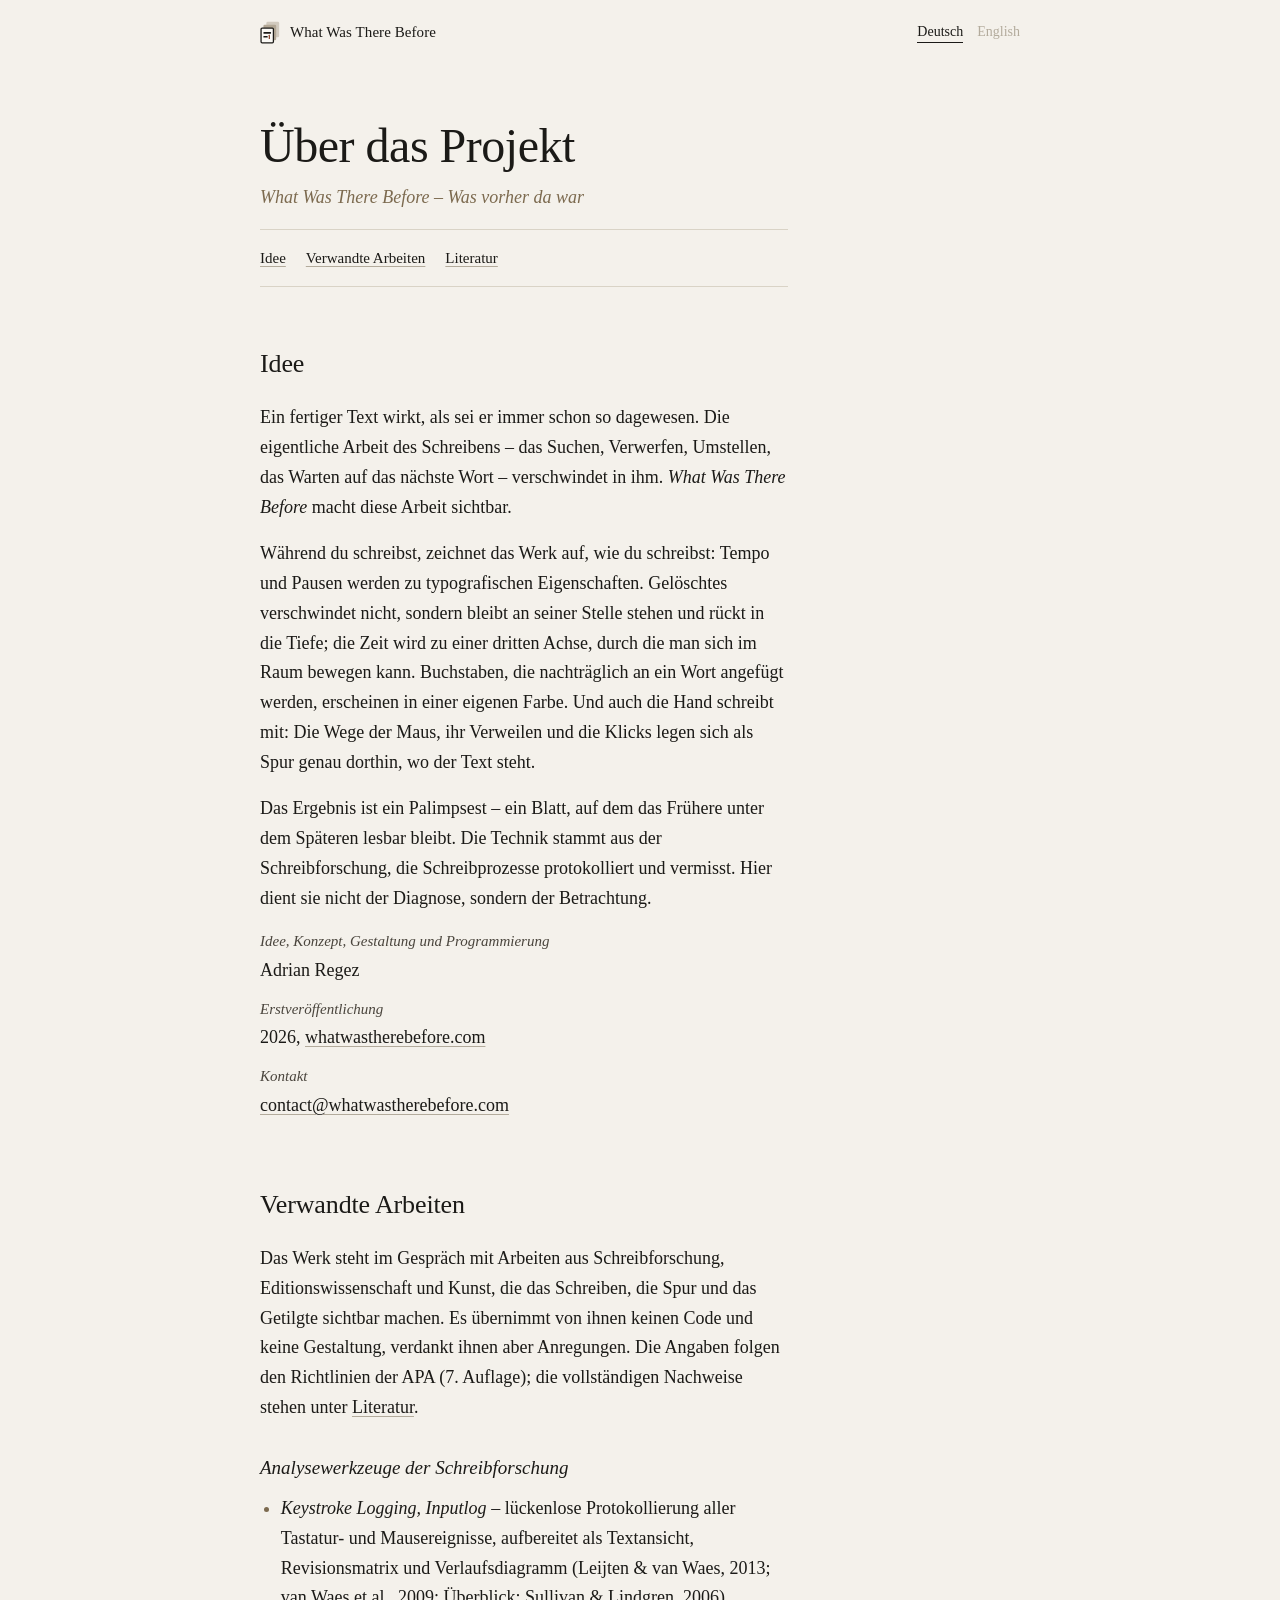
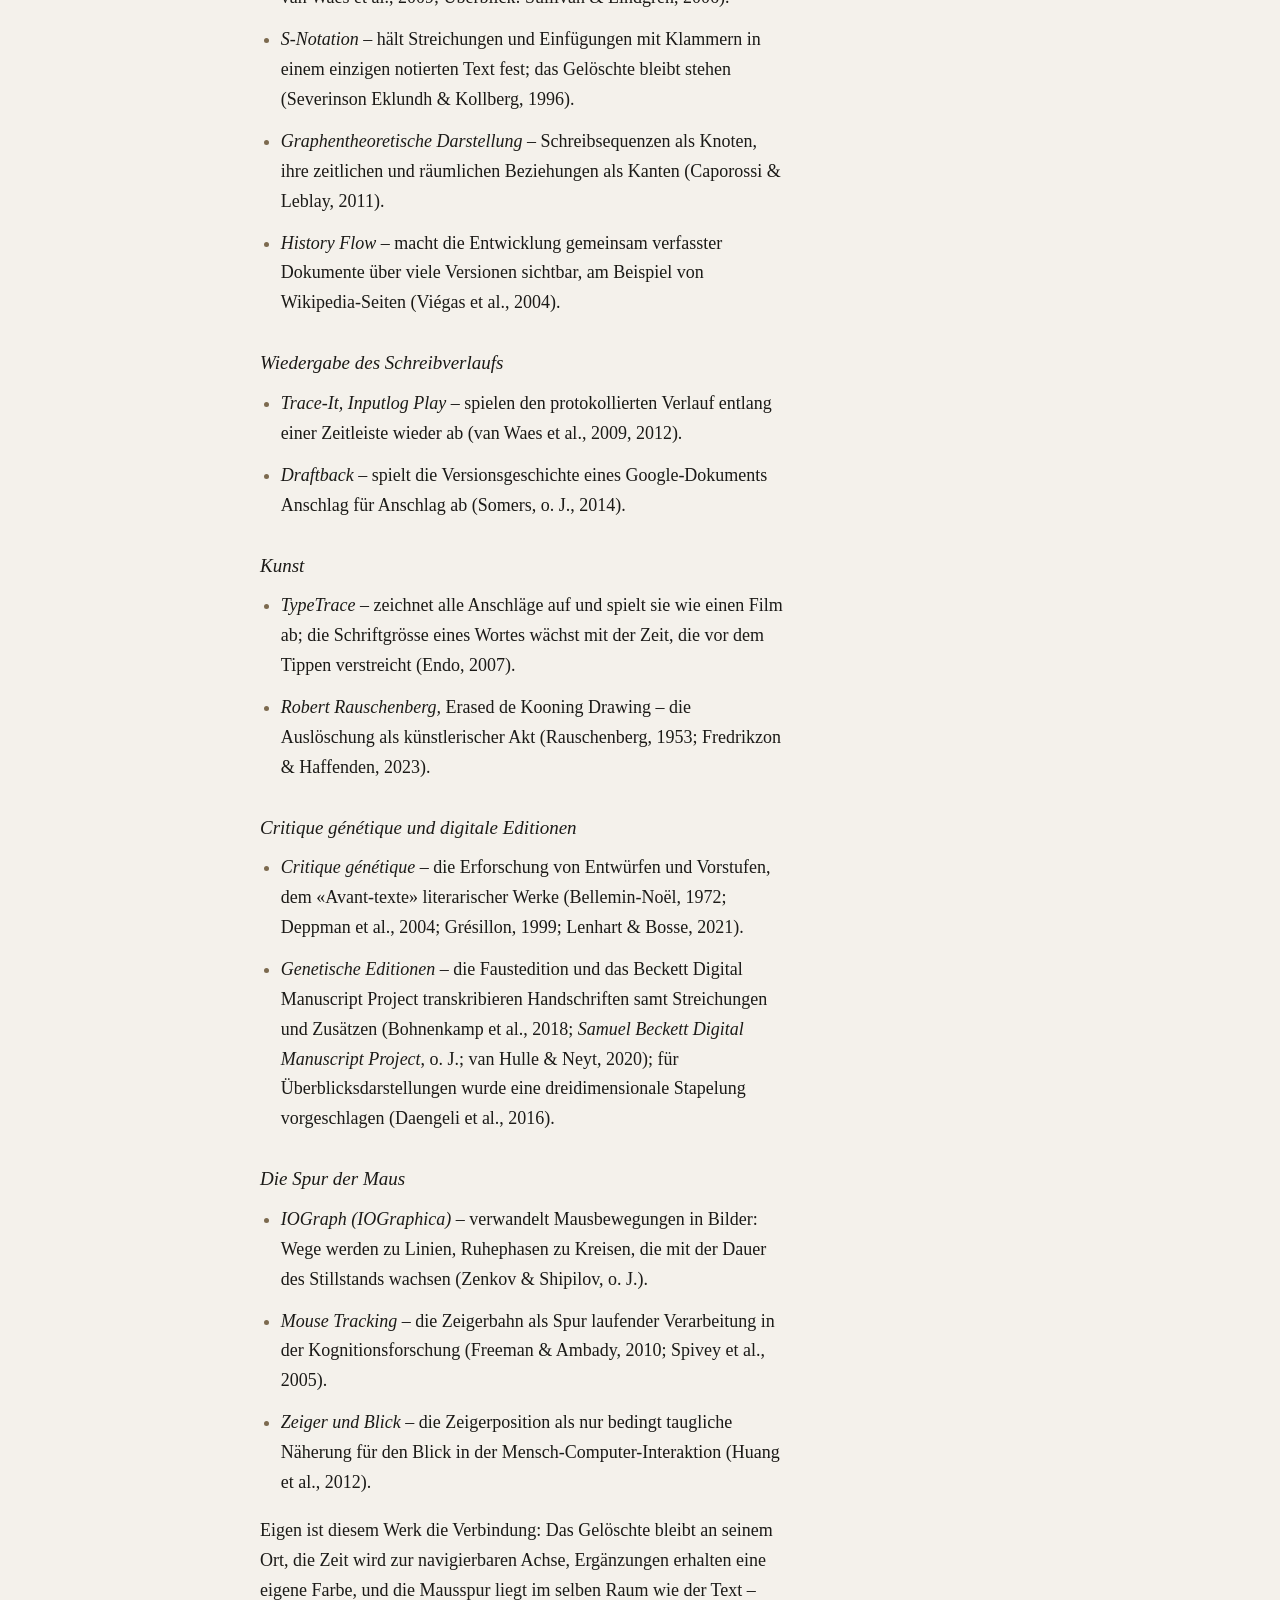
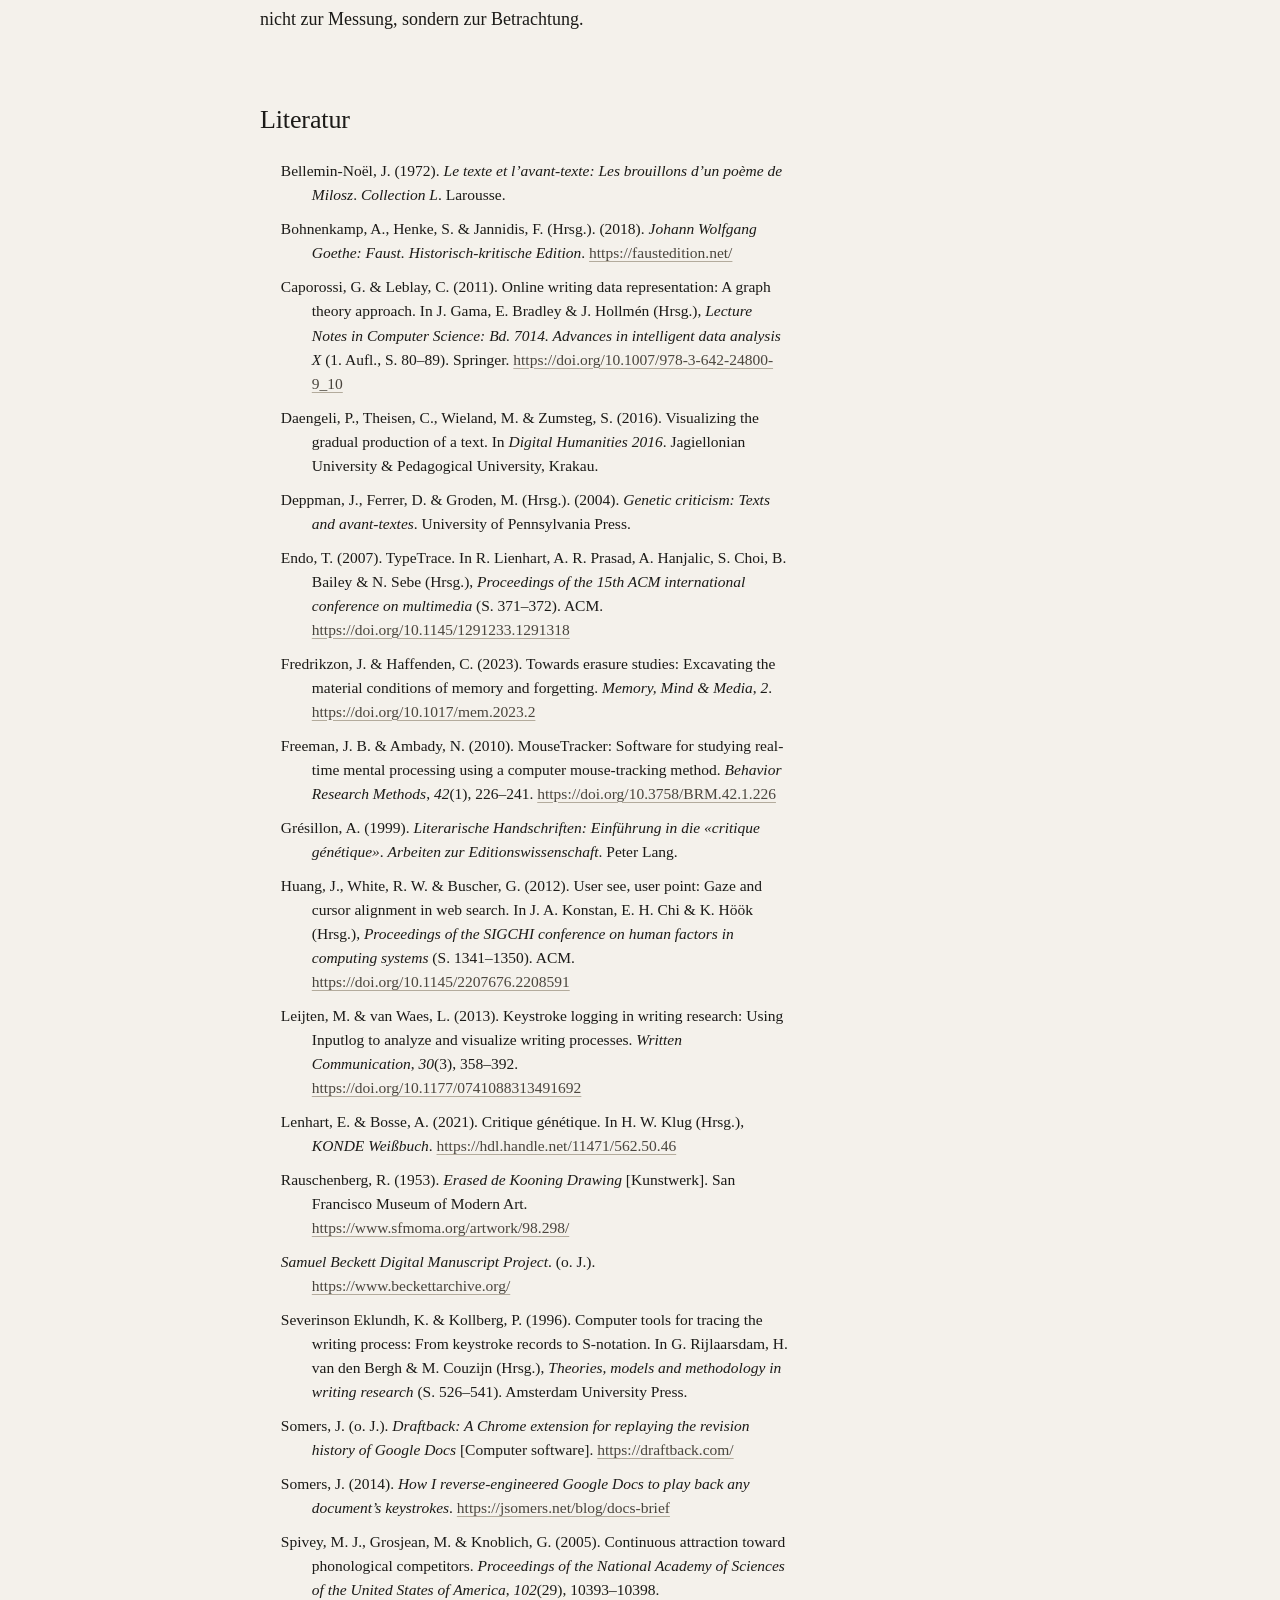
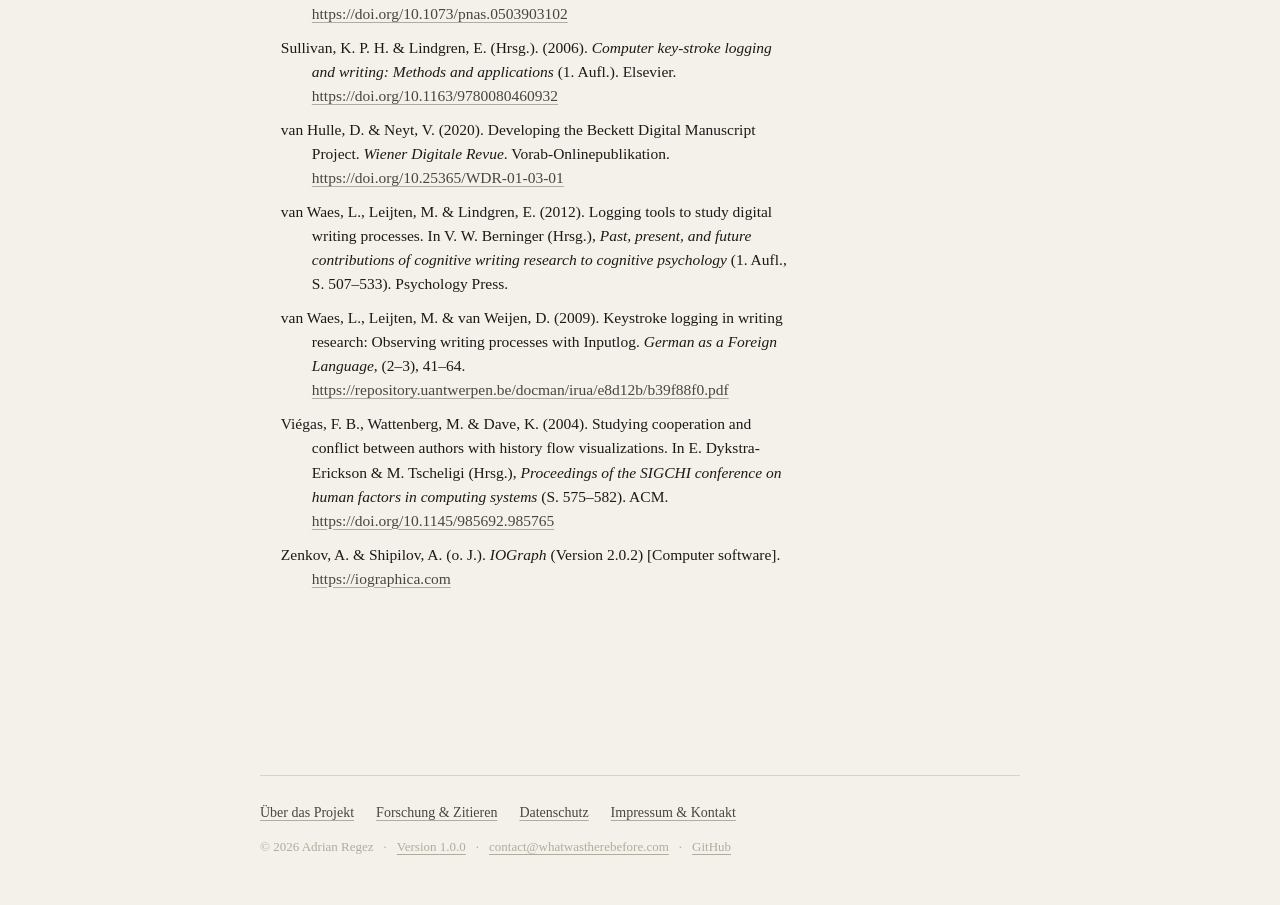
==== about.html @ 45470560 "Add files via upload" ====
<!DOCTYPE html>
<html lang="de">
<head>
  <meta charset="UTF-8" />
  <meta name="viewport" content="width=device-width, initial-scale=1.0" />
  <script>/* Sprache vor dem ersten Zeichnen setzen (verhindert Aufflackern) und
     kanonische Adresse je Sprache angeben (Deutsch und Englisch werden getrennt indexiert) */
    (function () {
      var en = /[?&]lang=en(&|$)/.test(location.search);
      if (en) document.documentElement.lang = "en";
      var l = document.createElement("link");
      l.rel = "canonical"; l.href = "https://whatwastherebefore.com/about.html" + (en ? "?lang=en" : "");
      document.head.appendChild(l);
    })();</script>
  <title>Über das Projekt – What Was There Before</title>
  <meta name="description" content="Idee und verwandte Arbeiten: wie What Was There Before Schreibforschung, Spur und Palimpsest zu einem navigierbaren Bild des Schreibens verbindet." />
  <meta name="author" content="Adrian Regez" />
  <meta name="robots" content="index, follow, max-image-preview:large" />
  <link rel="alternate" hreflang="de" href="https://whatwastherebefore.com/about.html" />
  <link rel="alternate" hreflang="en" href="https://whatwastherebefore.com/about.html?lang=en" />
  <link rel="alternate" hreflang="x-default" href="https://whatwastherebefore.com/about.html" />

  <meta property="og:type" content="website" />
  <meta property="og:site_name" content="What Was There Before" />
  <meta property="og:title" content="Über das Projekt – What Was There Before" />
  <meta property="og:description" content="Idee und verwandte Arbeiten: wie What Was There Before Schreibforschung, Spur und Palimpsest zu einem navigierbaren Bild des Schreibens verbindet." />
  <meta property="og:url" content="https://whatwastherebefore.com/about.html" />
  <meta property="og:image" content="https://whatwastherebefore.com/og-image.png" />
  <meta property="og:image:width" content="1200" />
  <meta property="og:image:height" content="630" />
  <meta property="og:image:alt" content="What Was There Before – ein Palimpsest des Schreibens" />
  <meta property="og:locale" content="de_CH" />
  <meta property="og:locale:alternate" content="en_GB" />
  <meta name="twitter:card" content="summary_large_image" />

  <link rel="icon" href="favicon.svg" type="image/svg+xml" />
  <link rel="icon" href="favicon.ico" sizes="32x32" />
  <link rel="apple-touch-icon" href="apple-touch-icon.png" />
  <meta name="theme-color" content="#f4f1eb" />
  <link rel="stylesheet" href="style.css" />
</head>
<body data-page="about" class="page-info">

  <header class="site-head">
    <a class="brand" href="./" data-internal="./" data-i18n-aria="homeLabel" aria-label="What Was There Before – zum Werk">
      <svg class="brand-mark" viewBox="9 6 47 54" aria-hidden="true" focusable="false"><rect x="24" y="8" width="30" height="36" rx="3" fill="#d2cbbf"/><rect x="17" y="15" width="30" height="36" rx="3" fill="#b2a795"/><rect x="11.5" y="22.5" width="29" height="35" rx="2.5" fill="#fbfaf6" stroke="#1b1a17" stroke-width="3"/><rect x="17" y="32" width="18" height="4" rx="1" fill="#1b1a17"/><rect x="17" y="41" width="10" height="4" rx="1" fill="#1b1a17"/><rect x="29.5" y="38.5" width="3" height="10" rx="1" fill="#8f4a33"/></svg><span class="brand-name" lang="en">What Was There Before</span>
    </a>
    <div class="lang-switch" role="group" data-i18n-aria="langLabel" aria-label="Sprache">
      <button type="button" data-set-lang="de" lang="de" aria-pressed="true">Deutsch</button>
      <button type="button" data-set-lang="en" lang="en" aria-pressed="false">English</button>
    </div>
  </header>

  <main>
  <article class="doc">

    <h1 class="doc-title"><span data-lang="de">Über das Projekt</span><span data-lang="en">About the project</span></h1>
    <p class="doc-sub">
      <span data-lang="de"><em lang="en">What Was There Before</em> &ndash; Was vorher da war</span>
      <span data-lang="en">Idea and related work</span>
    </p>

    <nav class="toc" data-i18n-aria="tocLabel" aria-label="Inhalt dieser Seite">
      <a href="#idee"><span data-lang="de">Idee</span><span data-lang="en">Idea</span></a>
      <a href="#verwandte-arbeiten"><span data-lang="de">Verwandte Arbeiten</span><span data-lang="en">Related work</span></a>
      <a href="#literatur"><span data-lang="de">Literatur</span><span data-lang="en">References</span></a>
    </nav>


    <!-- =============================== IDEE =============================== -->
    <section id="idee">
      <h2><span data-lang="de">Idee</span><span data-lang="en">Idea</span></h2>
      <div data-lang="de">
        <p>
          Ein fertiger Text wirkt, als sei er immer schon so dagewesen. Die eigentliche Arbeit
          des Schreibens &ndash; das Suchen, Verwerfen, Umstellen, das Warten auf das nächste
          Wort &ndash; verschwindet in ihm. <em>What Was There Before</em> macht diese Arbeit sichtbar.
        </p>
        <p>
          Während du schreibst, zeichnet das Werk auf, wie du schreibst: Tempo und Pausen werden
          zu typografischen Eigenschaften. Gelöschtes verschwindet nicht, sondern bleibt an seiner
          Stelle stehen und rückt in die Tiefe; die Zeit wird zu einer dritten Achse, durch die
          man sich im Raum bewegen kann. Buchstaben, die nachträglich an ein Wort angefügt werden,
          erscheinen in einer eigenen Farbe. Und auch die Hand schreibt mit: Die Wege der Maus,
          ihr Verweilen und die Klicks legen sich als Spur genau dorthin, wo der Text steht.
        </p>
        <p>
          Das Ergebnis ist ein Palimpsest &ndash; ein Blatt, auf dem das Frühere unter dem Späteren
          lesbar bleibt. Die Technik stammt aus der Schreibforschung, die Schreibprozesse
          protokolliert und vermisst. Hier dient sie nicht der Diagnose, sondern der Betrachtung.
        </p>
        <dl class="facts">
          <dt>Idee, Konzept, Gestaltung und Programmierung</dt>
          <dd><span data-site="author">Adrian Regez</span></dd>
          <dt>Erstveröffentlichung</dt>
          <dd><span data-site="year">2026</span>, <a href="https://whatwastherebefore.com" data-site-href="url"><span data-site="url">whatwastherebefore.com</span></a></dd>
          <dt>Kontakt</dt>
          <dd><a href="mailto:contact@whatwastherebefore.com" data-mail>contact@whatwastherebefore.com</a></dd>
        </dl>
      </div>
      <div data-lang="en">
        <p>
          A finished text looks as if it had always been there. The actual work of writing &ndash;
          searching, discarding, rearranging, waiting for the next word &ndash; disappears into it.
          <em>What Was There Before</em> makes this work visible.
        </p>
        <p>
          While you write, the work records how you write: tempo and pauses become typographic
          properties. What you delete does not vanish; it stays where it was and recedes into depth.
          Time becomes a third axis that you can move through in space. Letters added to a word
          afterwards appear in a colour of their own. And the hand writes too: the paths of the mouse,
          its resting points and its clicks settle as a trace exactly where the text stands.
        </p>
        <p>
          The result is a palimpsest &ndash; a sheet on which the earlier remains legible beneath the
          later. The technique comes from writing research, which logs and measures writing processes.
          Here it serves not diagnosis but contemplation.
        </p>
        <dl class="facts">
          <dt>Idea, concept, design and programming</dt>
          <dd><span data-site="author">Adrian Regez</span></dd>
          <dt>First published</dt>
          <dd><span data-site="year">2026</span>, <a href="https://whatwastherebefore.com" data-site-href="url"><span data-site="url">whatwastherebefore.com</span></a></dd>
          <dt>Contact</dt>
          <dd><a href="mailto:contact@whatwastherebefore.com" data-mail>contact@whatwastherebefore.com</a></dd>
        </dl>
      </div>
    </section>


    <!-- ========================= VERWANDTE ARBEITEN ========================= -->
    <section id="verwandte-arbeiten">
      <h2><span data-lang="de">Verwandte Arbeiten</span><span data-lang="en">Related work</span></h2>
      <p data-lang="de">
        Das Werk steht im Gespräch mit Arbeiten aus Schreibforschung, Editionswissenschaft und Kunst,
        die das Schreiben, die Spur und das Getilgte sichtbar machen. Es übernimmt von ihnen keinen
        Code und keine Gestaltung, verdankt ihnen aber Anregungen. Die Angaben folgen den
        Richtlinien der APA (7. Auflage); die vollständigen Nachweise stehen unter
        <a href="#literatur">Literatur</a>.
      </p>
      <p data-lang="en">
        The work is in conversation with research, scholarly editing and artworks that make writing,
        traces and erasure visible. It takes no code or design from them, but owes them inspiration.
        Citations follow APA style (7th edition); full references are listed under
        <a href="#literatur">References</a>.
      </p>

      <h3><span data-lang="de">Analysewerkzeuge der Schreibforschung</span><span data-lang="en">Analytical tools in writing research</span></h3>
      <ul class="related">
        <li><span class="who">Keystroke Logging, Inputlog</span> &ndash;
          <span data-lang="de">lückenlose Protokollierung aller Tastatur- und Mausereignisse, aufbereitet als Textansicht, Revisionsmatrix und Verlaufsdiagramm (Leijten &amp; van Waes, 2013; van Waes et al., 2009; Überblick: Sullivan &amp; Lindgren, 2006).</span>
          <span data-lang="en">complete logging of all keyboard and mouse events, presented as a linear text view, revision matrix and process graph (Leijten &amp; van Waes, 2013; van Waes et al., 2009; overview: Sullivan &amp; Lindgren, 2006).</span></li>
        <li><span class="who">S-Notation</span> &ndash;
          <span data-lang="de">hält Streichungen und Einfügungen mit Klammern in einem einzigen notierten Text fest; das Gelöschte bleibt stehen (Severinson Eklundh &amp; Kollberg, 1996).</span>
          <span data-lang="en">records deletions and insertions with brackets within a single notated text; what was deleted remains in place (Severinson Eklundh &amp; Kollberg, 1996).</span></li>
        <li><span class="who"><span data-lang="de">Graphentheoretische Darstellung</span><span data-lang="en">Graph-theoretical representation</span></span> &ndash;
          <span data-lang="de">Schreibsequenzen als Knoten, ihre zeitlichen und räumlichen Beziehungen als Kanten (Caporossi &amp; Leblay, 2011).</span>
          <span data-lang="en">writing sequences as nodes, their temporal and spatial relations as edges (Caporossi &amp; Leblay, 2011).</span></li>
        <li><span class="who">History Flow</span> &ndash;
          <span data-lang="de">macht die Entwicklung gemeinsam verfasster Dokumente über viele Versionen sichtbar, am Beispiel von Wikipedia-Seiten (Viégas et al., 2004).</span>
          <span data-lang="en">visualises how jointly authored documents evolve over many versions, using Wikipedia pages (Viégas et al., 2004).</span></li>
      </ul>

      <h3><span data-lang="de">Wiedergabe des Schreibverlaufs</span><span data-lang="en">Replaying the writing process</span></h3>
      <ul class="related">
        <li><span class="who">Trace-It, Inputlog Play</span> &ndash;
          <span data-lang="de">spielen den protokollierten Verlauf entlang einer Zeitleiste wieder ab (van Waes et al., 2009, 2012).</span>
          <span data-lang="en">replay the logged process along a timeline (van Waes et al., 2009, 2012).</span></li>
        <li><span class="who">Draftback</span> &ndash;
          <span data-lang="de">spielt die Versionsgeschichte eines Google-Dokuments Anschlag für Anschlag ab (Somers, o.&nbsp;J., 2014).</span>
          <span data-lang="en">replays the revision history of a Google Doc keystroke by keystroke (Somers, n.d., 2014).</span></li>
      </ul>

      <h3><span data-lang="de">Kunst</span><span data-lang="en">Art</span></h3>
      <ul class="related">
        <li><span class="who">TypeTrace</span> &ndash;
          <span data-lang="de">zeichnet alle Anschläge auf und spielt sie wie einen Film ab; die Schriftgrösse eines Wortes wächst mit der Zeit, die vor dem Tippen verstreicht (Endo, 2007).</span>
          <span data-lang="en">records every keystroke and plays it back like a film; a word&rsquo;s font size grows with the time that passes before it is typed (Endo, 2007).</span></li>
        <li><span class="who">Robert Rauschenberg, <i>Erased de Kooning Drawing</i></span> &ndash;
          <span data-lang="de">die Auslöschung als künstlerischer Akt (Rauschenberg, 1953; Fredrikzon &amp; Haffenden, 2023).</span>
          <span data-lang="en">erasure as an artistic act (Rauschenberg, 1953; Fredrikzon &amp; Haffenden, 2023).</span></li>
      </ul>

      <h3><span data-lang="de">Critique génétique und digitale Editionen</span><span data-lang="en">Genetic criticism and digital editions</span></h3>
      <ul class="related">
        <li><span class="who">Critique génétique</span> &ndash;
          <span data-lang="de">die Erforschung von Entwürfen und Vorstufen, dem &laquo;Avant-texte&raquo; literarischer Werke (Bellemin-Noël, 1972; Deppman et al., 2004; Grésillon, 1999; Lenhart &amp; Bosse, 2021).</span>
          <span data-lang="en">the study of drafts and preliminary versions, the &ldquo;avant-texte&rdquo; of literary works (Bellemin-Noël, 1972; Deppman et al., 2004; Grésillon, 1999; Lenhart &amp; Bosse, 2021).</span></li>
        <li><span class="who"><span data-lang="de">Genetische Editionen</span><span data-lang="en">Genetic editions</span></span> &ndash;
          <span data-lang="de">die Faustedition und das Beckett Digital Manuscript Project transkribieren Handschriften samt Streichungen und Zusätzen (Bohnenkamp et al., 2018; <i>Samuel Beckett Digital Manuscript Project</i>, o.&nbsp;J.; van Hulle &amp; Neyt, 2020); für Überblicksdarstellungen wurde eine dreidimensionale Stapelung vorgeschlagen (Daengeli et al., 2016).</span>
          <span data-lang="en">the Faust edition and the Beckett Digital Manuscript Project transcribe manuscripts including deletions and additions (Bohnenkamp et al., 2018; <i>Samuel Beckett Digital Manuscript Project</i>, n.d.; van Hulle &amp; Neyt, 2020); for overview representations, a three-dimensional stacking has been proposed (Daengeli et al., 2016).</span></li>
      </ul>

      <h3><span data-lang="de">Die Spur der Maus</span><span data-lang="en">The trace of the mouse</span></h3>
      <ul class="related">
        <li><span class="who">IOGraph (IOGraphica)</span> &ndash;
          <span data-lang="de">verwandelt Mausbewegungen in Bilder: Wege werden zu Linien, Ruhephasen zu Kreisen, die mit der Dauer des Stillstands wachsen (Zenkov &amp; Shipilov, o.&nbsp;J.).</span>
          <span data-lang="en">turns mouse movements into images: paths become lines, resting phases become circles that grow with the duration of stillness (Zenkov &amp; Shipilov, n.d.).</span></li>
        <li><span class="who">Mouse Tracking</span> &ndash;
          <span data-lang="de">die Zeigerbahn als Spur laufender Verarbeitung in der Kognitionsforschung (Freeman &amp; Ambady, 2010; Spivey et al., 2005).</span>
          <span data-lang="en">the cursor trajectory as a trace of ongoing processing in cognitive science (Freeman &amp; Ambady, 2010; Spivey et al., 2005).</span></li>
        <li><span class="who"><span data-lang="de">Zeiger und Blick</span><span data-lang="en">Cursor and gaze</span></span> &ndash;
          <span data-lang="de">die Zeigerposition als nur bedingt taugliche Näherung für den Blick in der Mensch-Computer-Interaktion (Huang et al., 2012).</span>
          <span data-lang="en">cursor position as a limited proxy for gaze in human-computer interaction (Huang et al., 2012).</span></li>
      </ul>

      <p data-lang="de">
        Eigen ist diesem Werk die Verbindung: Das Gelöschte bleibt an seinem Ort, die Zeit wird zur
        navigierbaren Achse, Ergänzungen erhalten eine eigene Farbe, und die Mausspur liegt im selben
        Raum wie der Text &ndash; nicht zur Messung, sondern zur Betrachtung.
      </p>
      <p data-lang="en">
        What is particular to this work is the combination: deleted text stays in place, time becomes
        a navigable axis, additions receive their own colour, and the mouse trail lies in the same
        space as the text &ndash; not for measurement, but for contemplation.
      </p>
    </section>


    <!-- ============================== LITERATUR ============================== -->
    <section id="literatur">
      <h2><span data-lang="de">Literatur</span><span data-lang="en">References</span></h2>
      <ul class="refs" data-lang="de">
        <li>Bellemin-Noël, J. (1972). <i>Le texte et l’avant-texte: Les brouillons d’un poème de Milosz</i>. <i>Collection L</i>. Larousse.</li>
        <li>Bohnenkamp, A., Henke, S. &amp; Jannidis, F. (Hrsg.). (2018). <i>Johann Wolfgang Goethe: Faust. Historisch-kritische Edition</i>. <a href="https://faustedition.net/" rel="noopener">https://faustedition.net/</a></li>
        <li>Caporossi, G. &amp; Leblay, C. (2011). Online writing data representation: A graph theory approach. In J. Gama, E. Bradley &amp; J. Hollmén (Hrsg.), <i>Lecture Notes in Computer Science: Bd. 7014. Advances in intelligent data analysis X</i> (1. Aufl., S. 80–89). Springer. <a href="https://doi.org/10.1007/978-3-642-24800-9_10" rel="noopener">https://doi.org/10.1007/978-3-642-24800-9_10</a></li>
        <li>Daengeli, P., Theisen, C., Wieland, M. &amp; Zumsteg, S. (2016). Visualizing the gradual production of a text. In <i>Digital Humanities 2016</i>. Jagiellonian University &amp; Pedagogical University, Krakau.</li>
        <li>Deppman, J., Ferrer, D. &amp; Groden, M. (Hrsg.). (2004). <i>Genetic criticism: Texts and avant-textes</i>. University of Pennsylvania Press.</li>
        <li>Endo, T. (2007). TypeTrace. In R. Lienhart, A. R. Prasad, A. Hanjalic, S. Choi, B. Bailey &amp; N. Sebe (Hrsg.), <i>Proceedings of the 15th ACM international conference on multimedia</i> (S. 371–372). ACM. <a href="https://doi.org/10.1145/1291233.1291318" rel="noopener">https://doi.org/10.1145/1291233.1291318</a></li>
        <li>Fredrikzon, J. &amp; Haffenden, C. (2023). Towards erasure studies: Excavating the material conditions of memory and forgetting. <i>Memory, Mind &amp; Media</i>, <i>2</i>. <a href="https://doi.org/10.1017/mem.2023.2" rel="noopener">https://doi.org/10.1017/mem.2023.2</a></li>
        <li>Freeman, J. B. &amp; Ambady, N. (2010). MouseTracker: Software for studying real-time mental processing using a computer mouse-tracking method. <i>Behavior Research Methods</i>, <i>42</i>(1), 226–241. <a href="https://doi.org/10.3758/BRM.42.1.226" rel="noopener">https://doi.org/10.3758/BRM.42.1.226</a></li>
        <li>Grésillon, A. (1999). <i>Literarische Handschriften: Einführung in die «critique génétique»</i>. <i>Arbeiten zur Editionswissenschaft</i>. Peter Lang.</li>
        <li>Huang, J., White, R. W. &amp; Buscher, G. (2012). User see, user point: Gaze and cursor alignment in web search. In J. A. Konstan, E. H. Chi &amp; K. Höök (Hrsg.), <i>Proceedings of the SIGCHI conference on human factors in computing systems</i> (S. 1341–1350). ACM. <a href="https://doi.org/10.1145/2207676.2208591" rel="noopener">https://doi.org/10.1145/2207676.2208591</a></li>
        <li>Leijten, M. &amp; van Waes, L. (2013). Keystroke logging in writing research: Using Inputlog to analyze and visualize writing processes. <i>Written Communication</i>, <i>30</i>(3), 358–392. <a href="https://doi.org/10.1177/0741088313491692" rel="noopener">https://doi.org/10.1177/0741088313491692</a></li>
        <li>Lenhart, E. &amp; Bosse, A. (2021). Critique génétique. In H. W. Klug (Hrsg.), <i>KONDE Weißbuch</i>. <a href="https://hdl.handle.net/11471/562.50.46" rel="noopener">https://hdl.handle.net/11471/562.50.46</a></li>
        <li>Rauschenberg, R. (1953). <i>Erased de Kooning Drawing</i> [Kunstwerk]. San Francisco Museum of Modern Art. <a href="https://www.sfmoma.org/artwork/98.298/" rel="noopener">https://www.sfmoma.org/artwork/98.298/</a></li>
        <li><i>Samuel Beckett Digital Manuscript Project</i>. (o. J.). <a href="https://www.beckettarchive.org/" rel="noopener">https://www.beckettarchive.org/</a></li>
        <li>Severinson Eklundh, K. &amp; Kollberg, P. (1996). Computer tools for tracing the writing process: From keystroke records to S-notation. In G. Rijlaarsdam, H. van den Bergh &amp; M. Couzijn (Hrsg.), <i>Theories, models and methodology in writing research</i> (S. 526–541). Amsterdam University Press.</li>
        <li>Somers, J. (o. J.). <i>Draftback: A Chrome extension for replaying the revision history of Google Docs</i> [Computer software]. <a href="https://draftback.com/" rel="noopener">https://draftback.com/</a></li>
        <li>Somers, J. (2014). <i>How I reverse-engineered Google Docs to play back any document’s keystrokes</i>. <a href="https://jsomers.net/blog/docs-brief" rel="noopener">https://jsomers.net/blog/docs-brief</a></li>
        <li>Spivey, M. J., Grosjean, M. &amp; Knoblich, G. (2005). Continuous attraction toward phonological competitors. <i>Proceedings of the National Academy of Sciences of the United States of America</i>, <i>102</i>(29), 10393–10398. <a href="https://doi.org/10.1073/pnas.0503903102" rel="noopener">https://doi.org/10.1073/pnas.0503903102</a></li>
        <li>Sullivan, K. P. H. &amp; Lindgren, E. (Hrsg.). (2006). <i>Computer key-stroke logging and writing: Methods and applications</i> (1. Aufl.). Elsevier. <a href="https://doi.org/10.1163/9780080460932" rel="noopener">https://doi.org/10.1163/9780080460932</a></li>
        <li>van Hulle, D. &amp; Neyt, V. (2020). Developing the Beckett Digital Manuscript Project. <i>Wiener Digitale Revue</i>. Vorab-Onlinepublikation. <a href="https://doi.org/10.25365/WDR-01-03-01" rel="noopener">https://doi.org/10.25365/WDR-01-03-01</a></li>
        <li>van Waes, L., Leijten, M. &amp; Lindgren, E. (2012). Logging tools to study digital writing processes. In V. W. Berninger (Hrsg.), <i>Past, present, and future contributions of cognitive writing research to cognitive psychology</i> (1. Aufl., S. 507–533). Psychology Press.</li>
        <li>van Waes, L., Leijten, M. &amp; van Weijen, D. (2009). Keystroke logging in writing research: Observing writing processes with Inputlog. <i>German as a Foreign Language</i>, (2–3), 41–64. <a href="https://repository.uantwerpen.be/docman/irua/e8d12b/b39f88f0.pdf" rel="noopener">https://repository.uantwerpen.be/docman/irua/e8d12b/b39f88f0.pdf</a></li>
        <li>Viégas, F. B., Wattenberg, M. &amp; Dave, K. (2004). Studying cooperation and conflict between authors with history flow visualizations. In E. Dykstra-Erickson &amp; M. Tscheligi (Hrsg.), <i>Proceedings of the SIGCHI conference on human factors in computing systems</i> (S. 575–582). ACM. <a href="https://doi.org/10.1145/985692.985765" rel="noopener">https://doi.org/10.1145/985692.985765</a></li>
        <li>Zenkov, A. &amp; Shipilov, A. (o. J.). <i>IOGraph</i> (Version 2.0.2) [Computer software]. <a href="https://iographica.com" rel="noopener">https://iographica.com</a></li>
      </ul>
      <ul class="refs" data-lang="en">
        <li>Bellemin-Noël, J. (1972). <i>Le texte et l’avant-texte: Les brouillons d’un poème de Milosz</i>. <i>Collection L</i>. Larousse.</li>
        <li>Bohnenkamp, A., Henke, S., &amp; Jannidis, F. (Eds.). (2018). <i>Johann Wolfgang Goethe: Faust. Historisch-kritische Edition</i>. <a href="https://faustedition.net/" rel="noopener">https://faustedition.net/</a></li>
        <li>Caporossi, G., &amp; Leblay, C. (2011). Online writing data representation: A graph theory approach. In J. Gama, E. Bradley, &amp; J. Hollmén (Eds.), <i>Lecture Notes in Computer Science: Vol. 7014. Advances in intelligent data analysis X</i> (1st ed., pp. 80–89). Springer. <a href="https://doi.org/10.1007/978-3-642-24800-9_10" rel="noopener">https://doi.org/10.1007/978-3-642-24800-9_10</a></li>
        <li>Daengeli, P., Theisen, C., Wieland, M., &amp; Zumsteg, S. (2016). Visualizing the gradual production of a text. In <i>Digital Humanities 2016</i>. Jagiellonian University &amp; Pedagogical University, Kraków.</li>
        <li>Deppman, J., Ferrer, D., &amp; Groden, M. (Eds.). (2004). <i>Genetic criticism: Texts and avant-textes</i>. University of Pennsylvania Press.</li>
        <li>Endo, T. (2007). TypeTrace. In R. Lienhart, A. R. Prasad, A. Hanjalic, S. Choi, B. Bailey, &amp; N. Sebe (Eds.), <i>Proceedings of the 15th ACM international conference on multimedia</i> (pp. 371–372). ACM. <a href="https://doi.org/10.1145/1291233.1291318" rel="noopener">https://doi.org/10.1145/1291233.1291318</a></li>
        <li>Fredrikzon, J., &amp; Haffenden, C. (2023). Towards erasure studies: Excavating the material conditions of memory and forgetting. <i>Memory, Mind &amp; Media</i>, <i>2</i>. <a href="https://doi.org/10.1017/mem.2023.2" rel="noopener">https://doi.org/10.1017/mem.2023.2</a></li>
        <li>Freeman, J. B., &amp; Ambady, N. (2010). MouseTracker: Software for studying real-time mental processing using a computer mouse-tracking method. <i>Behavior Research Methods</i>, <i>42</i>(1), 226–241. <a href="https://doi.org/10.3758/BRM.42.1.226" rel="noopener">https://doi.org/10.3758/BRM.42.1.226</a></li>
        <li>Grésillon, A. (1999). <i>Literarische Handschriften: Einführung in die “critique génétique”</i>. <i>Arbeiten zur Editionswissenschaft</i>. Peter Lang.</li>
        <li>Huang, J., White, R. W., &amp; Buscher, G. (2012). User see, user point: Gaze and cursor alignment in web search. In J. A. Konstan, E. H. Chi, &amp; K. Höök (Eds.), <i>Proceedings of the SIGCHI conference on human factors in computing systems</i> (pp. 1341–1350). ACM. <a href="https://doi.org/10.1145/2207676.2208591" rel="noopener">https://doi.org/10.1145/2207676.2208591</a></li>
        <li>Leijten, M., &amp; van Waes, L. (2013). Keystroke logging in writing research: Using Inputlog to analyze and visualize writing processes. <i>Written Communication</i>, <i>30</i>(3), 358–392. <a href="https://doi.org/10.1177/0741088313491692" rel="noopener">https://doi.org/10.1177/0741088313491692</a></li>
        <li>Lenhart, E., &amp; Bosse, A. (2021). Critique génétique. In H. W. Klug (Ed.), <i>KONDE Weißbuch</i>. <a href="https://hdl.handle.net/11471/562.50.46" rel="noopener">https://hdl.handle.net/11471/562.50.46</a></li>
        <li>Rauschenberg, R. (1953). <i>Erased de Kooning Drawing</i> [Artwork]. San Francisco Museum of Modern Art. <a href="https://www.sfmoma.org/artwork/98.298/" rel="noopener">https://www.sfmoma.org/artwork/98.298/</a></li>
        <li><i>Samuel Beckett Digital Manuscript Project</i>. (n.d.). <a href="https://www.beckettarchive.org/" rel="noopener">https://www.beckettarchive.org/</a></li>
        <li>Severinson Eklundh, K., &amp; Kollberg, P. (1996). Computer tools for tracing the writing process: From keystroke records to S-notation. In G. Rijlaarsdam, H. van den Bergh, &amp; M. Couzijn (Eds.), <i>Theories, models and methodology in writing research</i> (pp. 526–541). Amsterdam University Press.</li>
        <li>Somers, J. (n.d.). <i>Draftback: A Chrome extension for replaying the revision history of Google Docs</i> [Computer software]. <a href="https://draftback.com/" rel="noopener">https://draftback.com/</a></li>
        <li>Somers, J. (2014). <i>How I reverse-engineered Google Docs to play back any document’s keystrokes</i>. <a href="https://jsomers.net/blog/docs-brief" rel="noopener">https://jsomers.net/blog/docs-brief</a></li>
        <li>Spivey, M. J., Grosjean, M., &amp; Knoblich, G. (2005). Continuous attraction toward phonological competitors. <i>Proceedings of the National Academy of Sciences of the United States of America</i>, <i>102</i>(29), 10393–10398. <a href="https://doi.org/10.1073/pnas.0503903102" rel="noopener">https://doi.org/10.1073/pnas.0503903102</a></li>
        <li>Sullivan, K. P. H., &amp; Lindgren, E. (Eds.). (2006). <i>Computer key-stroke logging and writing: Methods and applications</i> (1st ed.). Elsevier. <a href="https://doi.org/10.1163/9780080460932" rel="noopener">https://doi.org/10.1163/9780080460932</a></li>
        <li>van Hulle, D., &amp; Neyt, V. (2020). Developing the Beckett Digital Manuscript Project. <i>Wiener Digitale Revue</i>. Advance online publication. <a href="https://doi.org/10.25365/WDR-01-03-01" rel="noopener">https://doi.org/10.25365/WDR-01-03-01</a></li>
        <li>van Waes, L., Leijten, M., &amp; Lindgren, E. (2012). Logging tools to study digital writing processes. In V. W. Berninger (Ed.), <i>Past, present, and future contributions of cognitive writing research to cognitive psychology</i> (1st ed., pp. 507–533). Psychology Press.</li>
        <li>van Waes, L., Leijten, M., &amp; van Weijen, D. (2009). Keystroke logging in writing research: Observing writing processes with Inputlog. <i>German as a Foreign Language</i>, (2–3), 41–64. <a href="https://repository.uantwerpen.be/docman/irua/e8d12b/b39f88f0.pdf" rel="noopener">https://repository.uantwerpen.be/docman/irua/e8d12b/b39f88f0.pdf</a></li>
        <li>Viégas, F. B., Wattenberg, M., &amp; Dave, K. (2004). Studying cooperation and conflict between authors with history flow visualizations. In E. Dykstra-Erickson &amp; M. Tscheligi (Eds.), <i>Proceedings of the SIGCHI conference on human factors in computing systems</i> (pp. 575–582). ACM. <a href="https://doi.org/10.1145/985692.985765" rel="noopener">https://doi.org/10.1145/985692.985765</a></li>
        <li>Zenkov, A., &amp; Shipilov, A. (n.d.). <i>IOGraph</i> (Version 2.0.2) [Computer software]. <a href="https://iographica.com" rel="noopener">https://iographica.com</a></li>
      </ul>
    </section>

  </article>
  </main>

  <footer class="site-foot">
    <nav class="foot-nav" data-i18n-aria="footNavLabel" aria-label="Weitere Seiten">
      <a href="about.html" data-internal="about.html"><span data-lang="de">Über das Projekt</span><span data-lang="en">About the project</span></a>
      <a href="research.html" data-internal="research.html"><span data-lang="de">Forschung &amp; Zitieren</span><span data-lang="en">Research &amp; citation</span></a>
      <a href="privacy.html" data-internal="privacy.html"><span data-lang="de">Datenschutz</span><span data-lang="en">Privacy</span></a>
      <a href="legal.html" data-internal="legal.html"><span data-lang="de">Impressum &amp; Kontakt</span><span data-lang="en">Legal notice &amp; contact</span></a>
    </nav>
    <p class="foot-meta">
      <span>&copy; <span data-site="year">2026</span> <span data-site="author">Adrian Regez</span></span>
      <span><a href="research.html#versionen" data-internal="research.html#versionen">Version <span data-site="version">1.0.0</span></a></span>
      <span><a href="mailto:contact@whatwastherebefore.com" data-mail>contact@whatwastherebefore.com</a></span>
      <span data-when="repo" hidden><a href="#" data-site-href="repo" rel="noopener">GitHub</a></span>
      <span data-when="doi" hidden><a href="#" data-site-href="doi" rel="noopener">DOI <span data-site="doi"></span></a></span>
    </p>
  </footer>

  <script src="site.js"></script>
</body>
</html>
---- style.css ----
/* ============================================================
   What Was There Before
   Gestaltung: Tinte auf Papier. Die Seite ist ruhig; nur der
   Titel und das Werk selbst tragen die Idee der Schichtung.
   ============================================================ */

:root {
  --paper:      #f4f1eb;   /* gealtertes Archivpapier (Werkfläche) */
  --sheet:      #fbfaf6;   /* frisches Blatt (Schreiben, Endtext)  */
  --ink:        #1b1a17;   /* warme, dunkle Tinte                  */
  --ink-soft:   #4a453d;   /* Nebentext                            */
  --sepia:      #7c6a4f;   /* Alterung der Vergangenheit           */
  --faint:      #b3ab9c;   /* Hilfslinien, Legende                 */
  --hairline:   #d9d3c6;   /* feine Ränder                         */
  --measure:    700px;     /* Textbreite – identisch zum Layout    */
}

* { box-sizing: border-box; }

html { -webkit-text-size-adjust: 100%; }

body {
  margin: 0;
  background: var(--paper);
  color: var(--ink);
  font-family: Georgia, "Times New Roman", serif;
  line-height: 1.62;
  -webkit-font-smoothing: antialiased;
  text-rendering: optimizeLegibility;
}

main {
  max-width: calc(var(--measure) + 120px);
  margin: 0 auto;
  padding: 64px 30px 120px;
}

.hidden { display: none; }

em { font-style: italic; }


/* ---------------- Intro / Hero ---------------- */

#intro {
  max-width: var(--measure);
  margin: 12vh auto 0;
}

.kicker {
  font-size: 15px;
  font-style: italic;
  color: var(--sepia);
  margin: 0 0 22px;
  letter-spacing: 0.01em;
}

/* Der Titel selbst ist ein kleines Palimpsest: zwei blasse,
   nach hinten-oben versetzte Geister-Fassungen liegen dahinter. */
.title {
  position: relative;
  z-index: 0;
  margin: 0 0 40px;
  font-size: clamp(44px, 8vw, 78px);
  font-weight: 400;
  line-height: 1.04;
  letter-spacing: -0.01em;
  color: var(--ink);
  isolation: isolate;
}
.title::before,
.title::after {
  content: attr(data-text);
  position: absolute;
  left: 0;
  top: 0;
  z-index: -1;
  color: var(--sepia);
  pointer-events: none;
}
.title::before {          /* tiefste Schicht: am weitesten weg, am blassesten */
  transform: translate(20px, -15px) scale(0.985);
  opacity: 0.15;
  filter: blur(1.1px);
  animation: ghostDeep 1000ms cubic-bezier(.2,.7,.2,1) both;
}
.title::after {           /* nähere Schicht */
  transform: translate(10px, -8px) scale(0.992);
  opacity: 0.26;
  filter: blur(0.5px);
  animation: ghostNear 1000ms cubic-bezier(.2,.7,.2,1) both;
}
@keyframes ghostDeep {
  from { transform: translate(0,0) scale(1); opacity: 0; }
  to   { transform: translate(20px,-15px) scale(0.985); opacity: 0.15; }
}
@keyframes ghostNear {
  from { transform: translate(0,0) scale(1); opacity: 0; }
  to   { transform: translate(10px,-8px) scale(0.992); opacity: 0.26; }
}

.intro-copy p {
  font-size: 20px;
  color: var(--ink);
  margin: 0 0 20px;
  max-width: 62ch;
}
.intro-copy .prompt {
  color: var(--ink-soft);
  font-style: italic;
  margin-top: 30px;
}


/* ---------------- Buttons ---------------- */

.btn {
  font-family: inherit;
  font-size: 15px;
  letter-spacing: 0.02em;
  padding: 13px 26px;
  border: 1px solid var(--ink);
  background: transparent;
  color: var(--ink);
  cursor: pointer;
  border-radius: 1px;
  transition: background 160ms ease, color 160ms ease, border-color 160ms ease;
}
.btn:hover { background: var(--ink); color: var(--sheet); }
.btn:focus-visible { outline: 2px solid var(--sepia); outline-offset: 3px; }

.btn-primary { margin-top: 44px; padding: 15px 34px; font-size: 16px; }

.btn-quiet {
  border-color: var(--hairline);
  color: var(--ink-soft);
}
.btn-quiet:hover { background: var(--ink-soft); color: var(--sheet); border-color: var(--ink-soft); }


/* ---------------- Schreiben ---------------- */

#writingSection { max-width: calc(var(--measure) + 60px); margin: 4vh auto 0; }

.write-hint {
  font-size: 15px;
  font-style: italic;
  color: var(--ink-soft);
  margin: 0 0 18px 2px;
}

#editor {
  display: block;
  width: 100%;
  min-height: 58vh;
  padding: 40px 42px;
  border: 1px solid var(--hairline);
  border-radius: 2px;
  background: var(--sheet);
  color: var(--ink);
  font-family: Georgia, "Times New Roman", serif;
  font-size: 26px;
  line-height: 1.62;
  resize: vertical;
  outline: none;
  box-shadow: 0 1px 0 rgba(0,0,0,0.02), 0 18px 40px -34px rgba(0,0,0,0.4);
}
#editor::placeholder { color: #bcb6a8; font-style: italic; }
#editor:focus { border-color: var(--sepia); }

.write-actions { margin-top: 28px; }


/* ---------------- Ergebnis ---------------- */

#resultSection { max-width: calc(var(--measure) + 60px); margin: 0 auto; }

.section-head {
  font-size: 26px;
  font-weight: 400;
  margin: 0 0 22px;
  letter-spacing: -0.005em;
}
.section-head--spaced { margin-top: 92px; }

.caption {
  font-size: 16px;
  font-style: italic;
  color: var(--sepia);
  margin: 0 0 26px;
  max-width: 60ch;
}

.sheet {
  background: var(--sheet);
  border: 1px solid var(--hairline);
  border-radius: 2px;
  padding: 40px 42px;
  font-size: 26px;
  line-height: 1.62;
  white-space: pre-wrap;
  overflow-wrap: break-word;
  box-shadow: 0 18px 40px -36px rgba(0,0,0,0.4);
}
.sheet:empty::after {
  content: "—";
  color: var(--faint);
}

/* Die Werkfläche: gealtertes Papier, in das die Zeit eingeschrieben ist. */
.viz {
  background: var(--paper);
  border: 1px solid var(--hairline);
  border-radius: 2px;
  padding: 8px;
  overflow: auto;
  box-shadow: inset 0 0 0 1px rgba(124,106,79,0.05), 0 22px 50px -40px rgba(0,0,0,0.45);
}
.viz svg {
  display: block;
  width: 100%;
  height: auto;
  animation: vizIn 700ms ease both;
}
@keyframes vizIn { from { opacity: 0; } to { opacity: 1; } }


/* ---------------- Steuerung ---------------- */

.controls {
  display: flex;
  flex-wrap: wrap;
  align-items: center;
  gap: 26px;
  margin: 26px 2px 0;
  padding-top: 22px;
  border-top: 1px solid var(--hairline);
}
.control { display: flex; align-items: center; gap: 12px; }
.control label,
.check span {
  font-size: 14px;
  color: var(--ink-soft);
}

input[type="range"] {
  -webkit-appearance: none;
  appearance: none;
  width: 150px;
  height: 2px;
  background: var(--hairline);
  border-radius: 2px;
  cursor: pointer;
}
input[type="range"]::-webkit-slider-thumb {
  -webkit-appearance: none;
  appearance: none;
  width: 15px; height: 15px;
  border-radius: 50%;
  background: var(--paper);
  border: 1.5px solid var(--ink);
}
input[type="range"]::-moz-range-thumb {
  width: 15px; height: 15px;
  border-radius: 50%;
  background: var(--paper);
  border: 1.5px solid var(--ink);
}

.check { display: inline-flex; align-items: center; gap: 9px; cursor: pointer; }
.check input { width: 15px; height: 15px; accent-color: var(--ink); }


/* ---------------- Export ---------------- */

.export {
  display: flex;
  align-items: center;
  gap: 12px;
  margin-top: 34px;
}
.export-label {
  font-size: 14px;
  font-style: italic;
  color: var(--ink-soft);
  margin-right: 6px;
}
.export .btn { padding: 10px 20px; font-size: 14px; }

.restart { margin-top: 56px; }
.restart .btn { padding: 11px 22px; font-size: 14px; }


/* ---------------- Ansichts-Umschalter (flach / Raum) ---------------- */

.viewmode {
  display: inline-flex;
  margin: 0 0 14px;
  border: 1px solid var(--hairline);
  border-radius: 3px;
  overflow: hidden;
}
.mode-btn {
  font-family: inherit;
  font-size: 14px;
  letter-spacing: 0.01em;
  padding: 9px 18px;
  border: none;
  background: transparent;
  color: var(--ink-soft);
  cursor: pointer;
  transition: background 160ms ease, color 160ms ease;
}
.mode-btn + .mode-btn { border-left: 1px solid var(--hairline); }
.mode-btn:hover { color: var(--ink); }
.mode-btn.is-active { background: var(--ink); color: var(--sheet); }
.mode-btn:focus-visible { outline: 2px solid var(--sepia); outline-offset: -2px; }

/* Die Werkfläche im Raum-Modus: Ziehfläche, keine Einblend-Animation
   (die würde bei jeder Kamerabewegung neu flackern). */
.viz--space {
  cursor: grab;
  touch-action: none;           /* Touch-Gesten steuern die Kamera, nicht die Seite */
}
.viz--space:active { cursor: grabbing; }
.viz--space svg { animation: none; }


/* ---------------- 3D-Bedienpanel ---------------- */

.controls3d { margin-top: 26px; }

.views {
  display: flex;
  flex-wrap: wrap;
  align-items: center;
  gap: 10px;
}
.views-label {
  font-size: 14px;
  font-style: italic;
  color: var(--ink-soft);
  margin-right: 4px;
}
.view-btn { padding: 8px 16px; font-size: 13px; }

.nav-hint {
  font-size: 12.5px;
  font-style: italic;
  color: var(--faint);
  margin: 14px 2px 0;
  line-height: 1.5;
}

.snapshot {
  display: flex;
  flex-wrap: wrap;
  align-items: center;
  gap: 12px;
  margin-top: 20px;
  padding-top: 20px;
  border-top: 1px solid var(--hairline);
}
.snapshot-label {
  font-size: 14px;
  font-style: italic;
  color: var(--ink-soft);
  margin-right: 6px;
}
.snapshot .btn { padding: 10px 20px; font-size: 14px; }


/* ---------------- Klein / mobil ---------------- */

@media (max-width: 620px) {
  main { padding: 40px 20px 90px; }
  #intro { margin-top: 8vh; }
  .intro-copy p { font-size: 18px; }
  #editor { padding: 26px 22px; font-size: 22px; }
  .sheet { padding: 26px 22px; font-size: 22px; }
  .section-head--spaced { margin-top: 64px; }
  .controls { gap: 18px; }
  input[type="range"] { width: 120px; }
}

@media (prefers-reduced-motion: reduce) {
  .title::before { animation: none; }
  .title::after  { animation: none; }
  .viz svg { animation: none; }
}


/* ============================================================
   Mehrsprachigkeit, Kopf- und Fusszeile, Infoseite
   ============================================================ */

/* Nur die aktive Sprache zeigen (Standard: Deutsch) */
html[lang="de"] [data-lang="en"],
html[lang="en"] [data-lang="de"] { display: none !important; }

[hidden] { display: none !important; }

a { color: inherit; text-decoration-color: var(--faint); text-underline-offset: 3px; text-decoration-thickness: 1px; }
a:hover { text-decoration-color: var(--ink); }
a:focus-visible,
.lang-switch button:focus-visible { outline: 2px solid var(--sepia); outline-offset: 3px; border-radius: 1px; }


/* ---------------- Kopfzeile ---------------- */

.site-head {
  display: flex;
  flex-wrap: wrap;
  align-items: center;
  gap: 10px 26px;
  width: calc(100% - 60px);
  max-width: calc(var(--measure) + 60px);
  margin: 0 auto;
  padding: 20px 0 0;
  font-size: 14px;
  color: var(--ink-soft);
}

/* Bildmarke: drei versetzte Blätter – das Palimpsest im Kleinen */
.brand {
  display: inline-flex;
  align-items: center;
  gap: 10px;
  text-decoration: none;
  color: var(--ink);
}
.brand-mark { display: block; width: 20px; height: 23px; flex: none; }
.brand-name { font-size: 15px; letter-spacing: 0.005em; }
.brand:hover .brand-name { text-decoration: underline; text-decoration-color: var(--faint); }

.site-nav {
  display: flex;
  flex-wrap: wrap;
  gap: 6px 22px;
  margin-left: auto;
}
.site-nav a { font-style: italic; text-decoration: none; padding: 2px 0; border-bottom: 1px solid transparent; }
.site-nav a:hover { color: var(--ink); border-bottom-color: var(--faint); }
.site-nav a[aria-current="page"] { color: var(--ink); border-bottom-color: var(--ink); }

.lang-switch { display: inline-flex; gap: 14px; margin-left: auto; }
.lang-switch button {
  font-family: inherit;
  font-size: 14px;
  padding: 2px 0;
  border: none;
  border-bottom: 1px solid transparent;
  background: none;
  color: var(--faint);
  cursor: pointer;
}
.lang-switch button:hover { color: var(--ink-soft); }
.lang-switch button.is-active { color: var(--ink); border-bottom-color: var(--ink); }

/* Beim Schreiben tritt alles zurück, was ablenken oder wegführen könnte */
body[data-stage="writing"] .brand,
body[data-stage="writing"] .site-nav { visibility: hidden; }
body[data-stage="writing"] .site-foot { display: none; }


/* ---------------- Hinweise im Werk ---------------- */

.privacy-note {
  margin: 26px 0 0;
  font-size: 14px;
  font-style: italic;
  color: var(--sepia);
  max-width: 62ch;
}
.privacy-note a { margin-left: 4px; color: var(--ink-soft); }

.export-note {
  margin: 22px 2px 0;
  font-size: 13px;
  font-style: italic;
  color: var(--faint);
}


/* ---------------- Fusszeile ---------------- */

.site-foot {
  width: calc(100% - 60px);
  max-width: calc(var(--measure) + 60px);
  margin: 0 auto;
  padding: 26px 0 48px;
  border-top: 1px solid var(--hairline);
  font-size: 14px;
  color: var(--ink-soft);
}
.foot-nav { display: flex; flex-wrap: wrap; gap: 8px 22px; margin-bottom: 12px; }
.foot-meta { display: flex; flex-wrap: wrap; gap: 4px 0; margin: 0; color: var(--faint); font-size: 13px; }
.foot-meta a { color: var(--faint); }
.foot-meta a:hover { color: var(--ink-soft); }
.foot-meta > span:not([hidden]) ~ span:not([hidden])::before { content: "\00b7"; margin: 0 10px; }

main + .site-foot { margin-top: -40px; }


/* ---------------- Infoseite ---------------- */

.page-info main { padding-top: 40px; }
.page-info .doc { margin: 0 auto 0 0; }
.page-info .site-foot { margin-top: 0; }

.doc { max-width: 66ch; }

.doc-title {
  font-size: clamp(34px, 5.5vw, 48px);
  font-weight: 400;
  line-height: 1.1;
  letter-spacing: -0.01em;
  margin: 4vh 0 10px;
}
.doc-sub {
  font-size: 18px;
  font-style: italic;
  color: var(--sepia);
  margin: 0 0 40px;
}

.toc {
  display: flex;
  flex-wrap: wrap;
  gap: 6px 20px;
  margin: 0 0 56px;
  padding: 16px 0;
  border-top: 1px solid var(--hairline);
  border-bottom: 1px solid var(--hairline);
  font-size: 15px;
}

.doc section { margin: 0 0 64px; scroll-margin-top: 24px; }
.doc h2 {
  font-size: 26px;
  font-weight: 400;
  letter-spacing: -0.005em;
  margin: 0 0 18px;
}
.doc h3 {
  font-size: 19px;
  font-weight: 400;
  font-style: italic;
  margin: 30px 0 10px;
}
.doc p, .doc li { font-size: 18px; line-height: 1.66; }
.doc p { margin: 0 0 16px; }
.doc ul, .doc ol { margin: 0 0 18px; padding-left: 1.3em; }
.doc li { margin: 0 0 8px; }
.doc li::marker { color: var(--sepia); }
.doc .small { font-size: 15px; color: var(--ink-soft); }

.related li { margin-bottom: 12px; }
.related .who { font-style: italic; }
.related .who i { font-style: normal; }

/* Literaturverzeichnis: hängender Einzug wie im Manuskript (APA) */
.refs { list-style: none; padding-left: 0; }
.doc .refs li {
  font-size: 15.5px;
  line-height: 1.55;
  padding-left: 2em;
  text-indent: -2em;
  margin: 0 0 10px;
  overflow-wrap: anywhere;
}
.refs a { color: var(--ink-soft); }

.cite-block {
  position: relative;
  margin: 0 0 18px;
  padding: 18px 20px;
  background: var(--sheet);
  border: 1px solid var(--hairline);
  border-radius: 2px;
}
.cite-block pre,
.cite-block .cite-text {
  margin: 0 0 12px;
  white-space: pre-wrap;
  overflow-wrap: anywhere;
  font-family: inherit;
  font-size: 16px;
  line-height: 1.55;
}
.cite-block pre { font-family: "Courier New", Courier, monospace; font-size: 13.5px; }
.cite-block .btn { padding: 7px 16px; font-size: 13px; }

.empty-state {
  font-style: italic;
  color: var(--sepia);
  padding: 14px 0;
  border-top: 1px dashed var(--hairline);
  border-bottom: 1px dashed var(--hairline);
}

.facts { margin: 0 0 18px; }
.facts dt { font-size: 15px; font-style: italic; color: var(--ink-soft); margin-top: 12px; }
.facts dd { margin: 2px 0 0; font-size: 18px; }

@media (max-width: 620px) {
  .site-head { width: calc(100% - 40px); padding-top: 16px; gap: 10px 18px; }
  .site-nav { order: 3; width: 100%; margin-left: 0; gap: 4px 18px; }
  .lang-switch { margin-left: auto; }
  .site-foot { width: calc(100% - 40px); padding: 22px 0 40px; }
  .doc p, .doc li { font-size: 17px; }
}

@media print {
  .site-head, .site-foot, .toc, .cite-block .btn { display: none; }
}
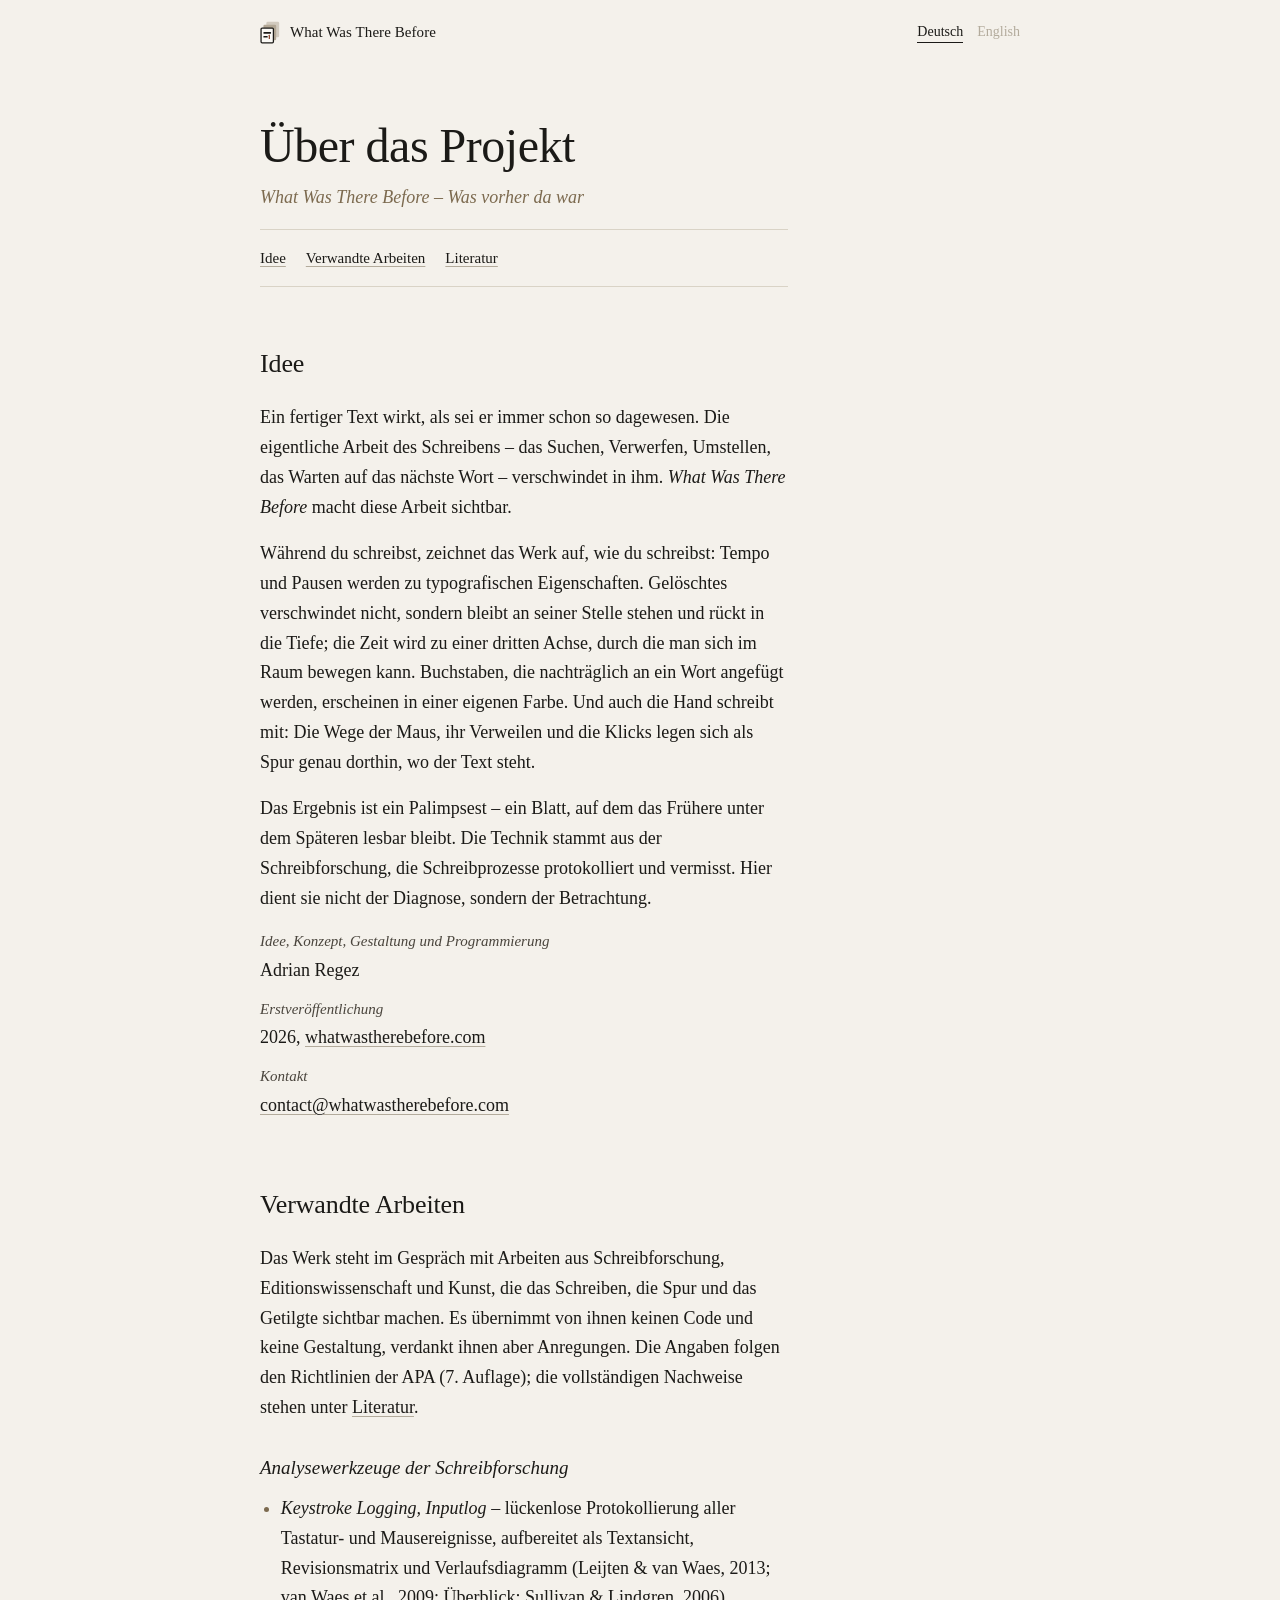
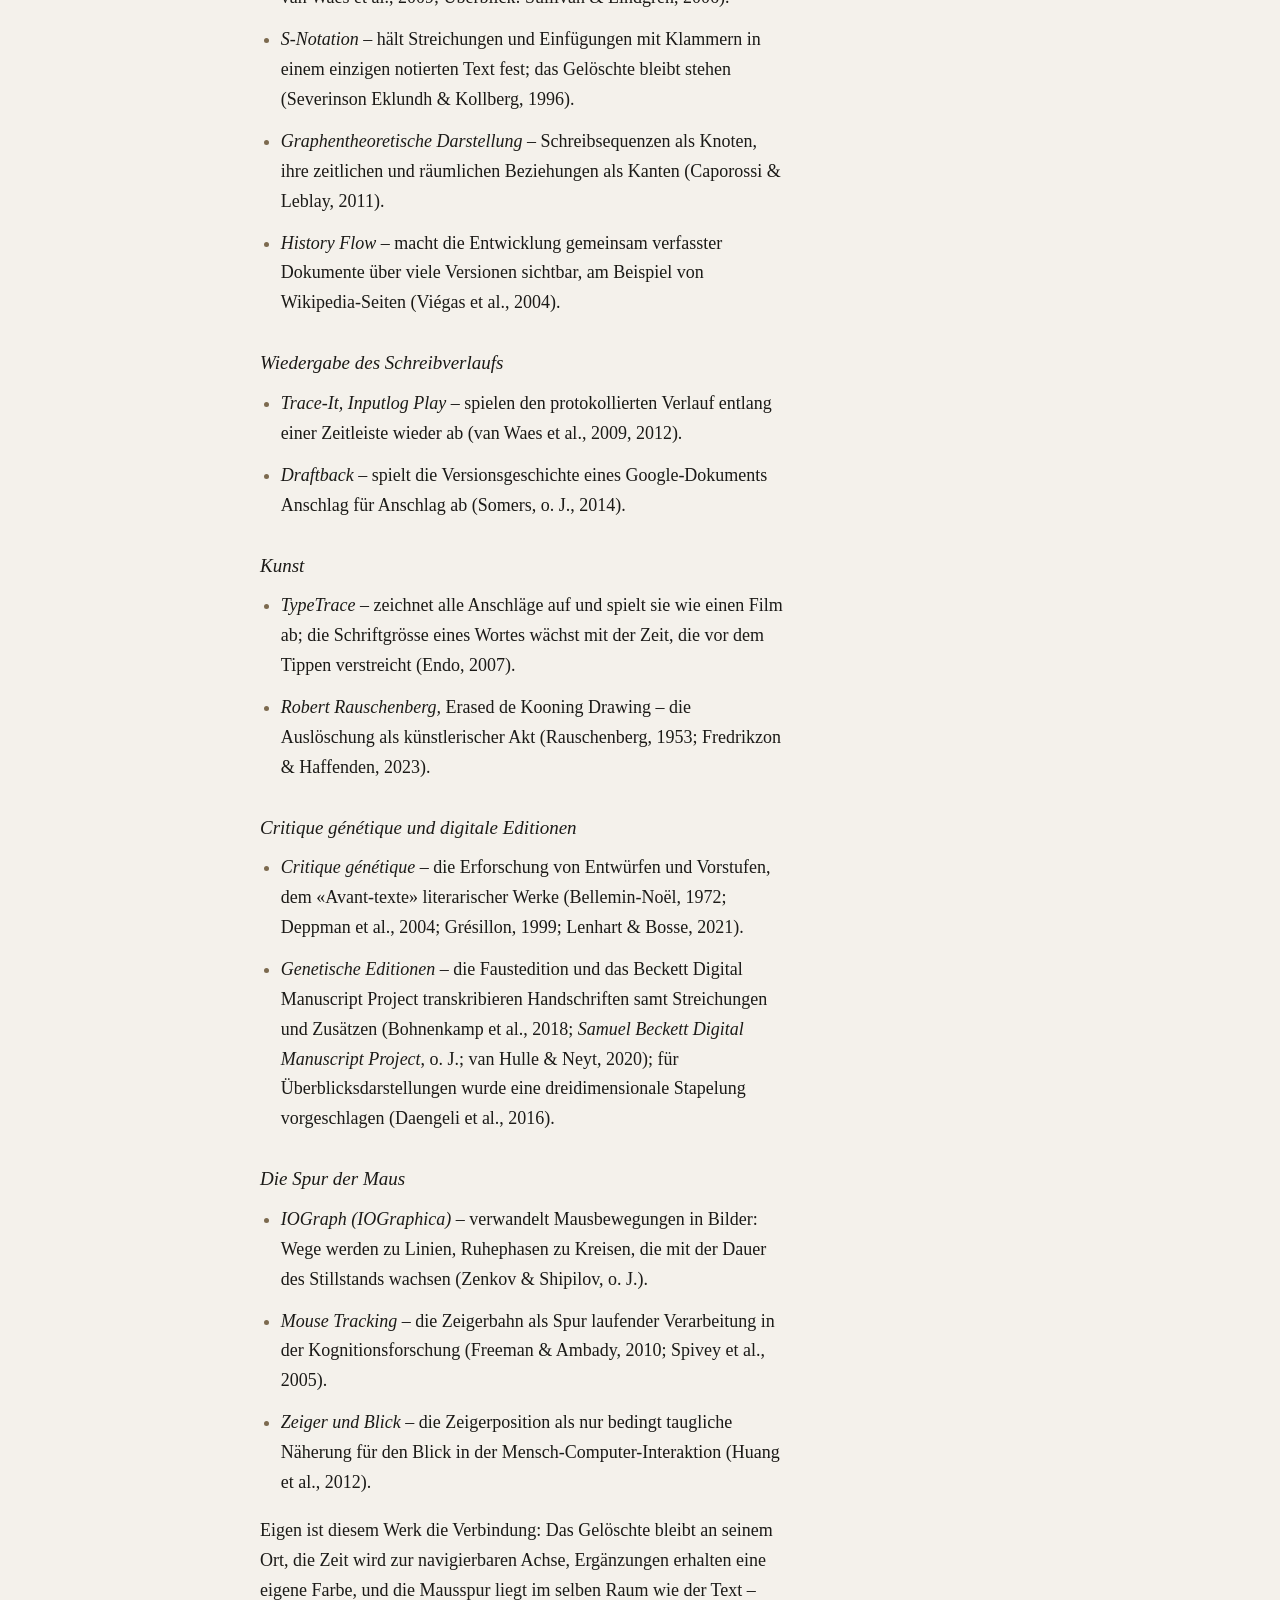
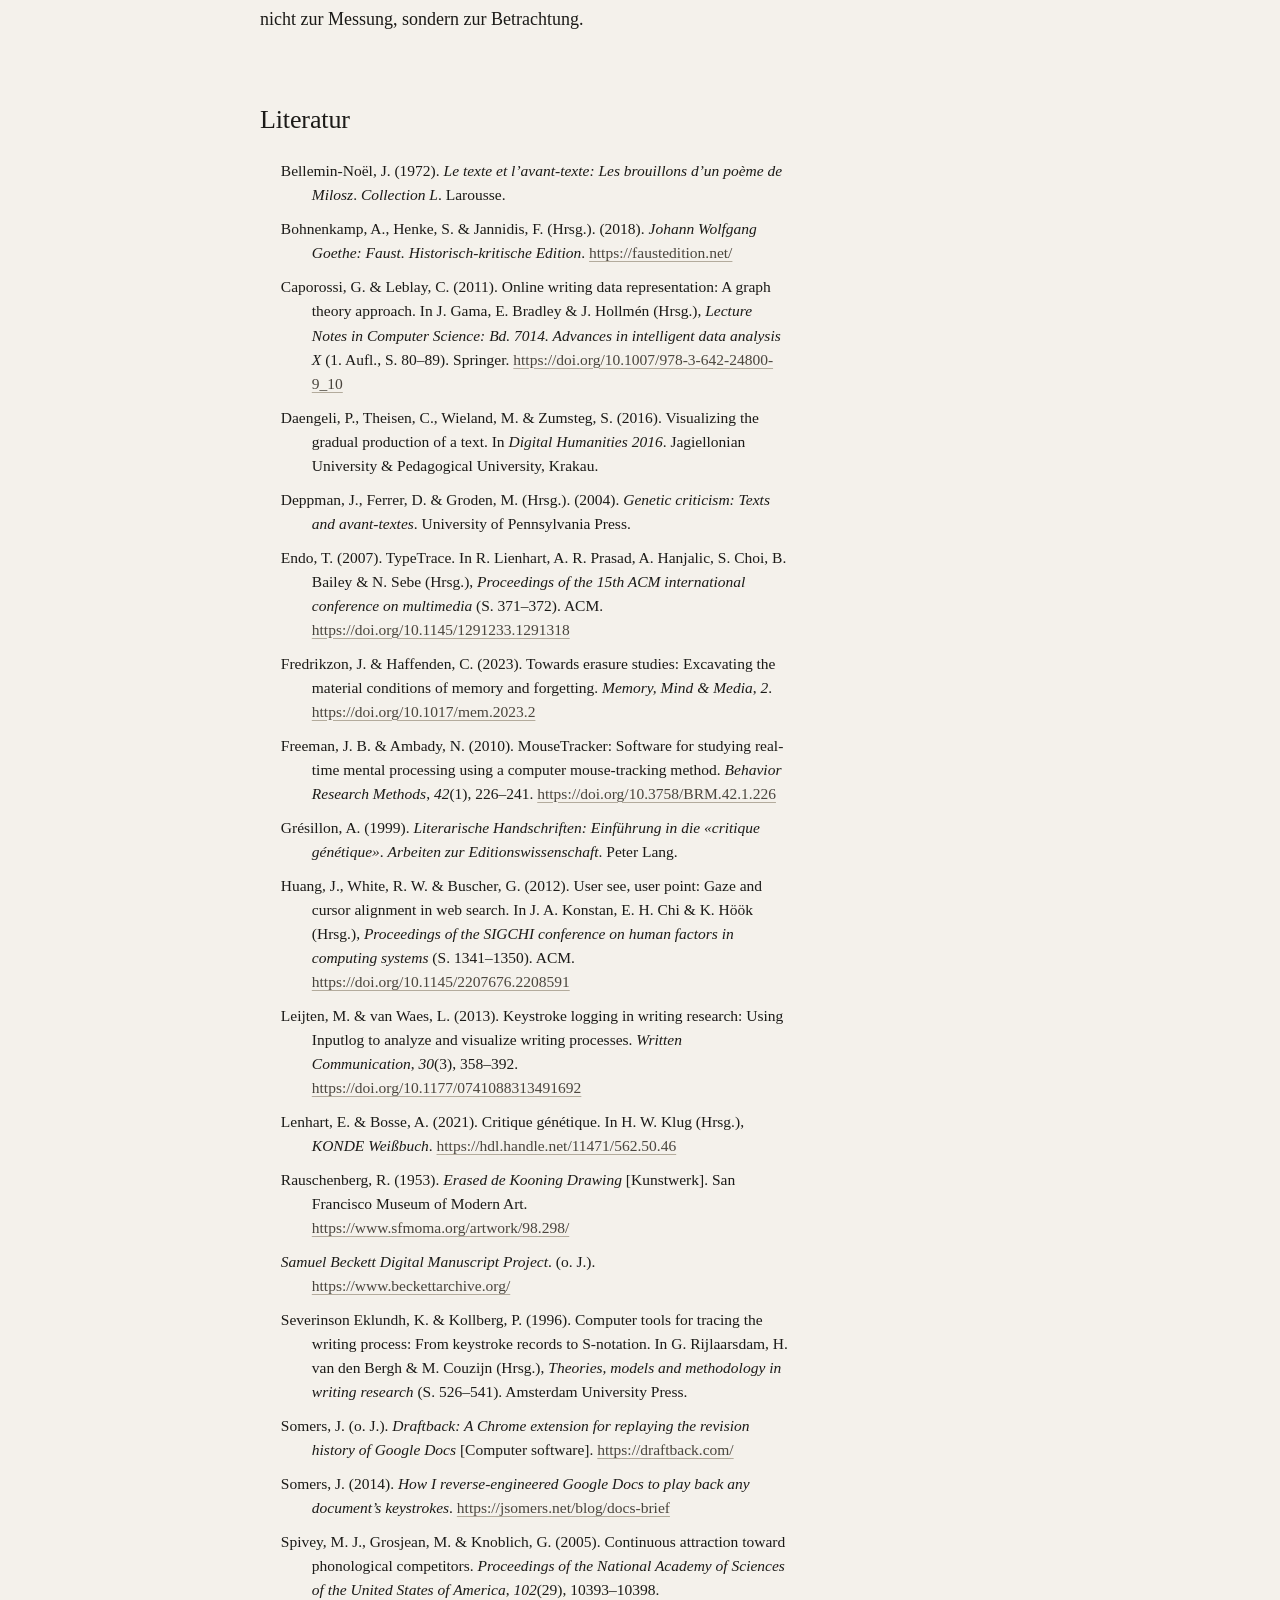
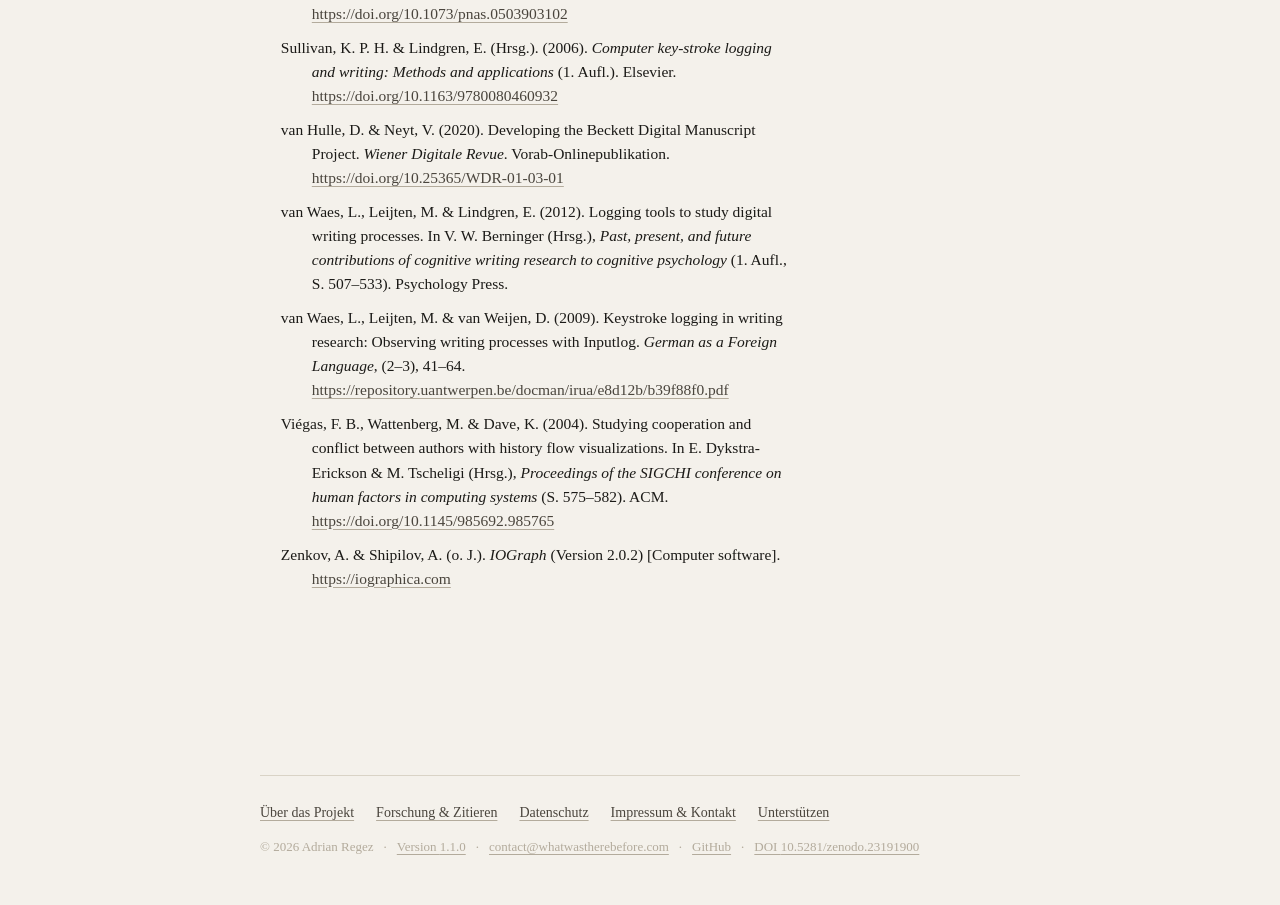
==== commit ed4a7b09: "Version 1.1.0: Zoom zum Zeiger, zeitliche Tiefe, Seite «Unterstützen», externe Links in neuem Tab" ====
--- a/about.html
+++ b/about.html
@@ -222,55 +222,55 @@
       <h2><span data-lang="de">Literatur</span><span data-lang="en">References</span></h2>
       <ul class="refs" data-lang="de">
         <li>Bellemin-Noël, J. (1972). <i>Le texte et l’avant-texte: Les brouillons d’un poème de Milosz</i>. <i>Collection L</i>. Larousse.</li>
-        <li>Bohnenkamp, A., Henke, S. &amp; Jannidis, F. (Hrsg.). (2018). <i>Johann Wolfgang Goethe: Faust. Historisch-kritische Edition</i>. <a href="https://faustedition.net/" rel="noopener">https://faustedition.net/</a></li>
-        <li>Caporossi, G. &amp; Leblay, C. (2011). Online writing data representation: A graph theory approach. In J. Gama, E. Bradley &amp; J. Hollmén (Hrsg.), <i>Lecture Notes in Computer Science: Bd. 7014. Advances in intelligent data analysis X</i> (1. Aufl., S. 80–89). Springer. <a href="https://doi.org/10.1007/978-3-642-24800-9_10" rel="noopener">https://doi.org/10.1007/978-3-642-24800-9_10</a></li>
+        <li>Bohnenkamp, A., Henke, S. &amp; Jannidis, F. (Hrsg.). (2018). <i>Johann Wolfgang Goethe: Faust. Historisch-kritische Edition</i>. <a href="https://faustedition.net/" target="_blank" rel="noopener noreferrer">https://faustedition.net/</a></li>
+        <li>Caporossi, G. &amp; Leblay, C. (2011). Online writing data representation: A graph theory approach. In J. Gama, E. Bradley &amp; J. Hollmén (Hrsg.), <i>Lecture Notes in Computer Science: Bd. 7014. Advances in intelligent data analysis X</i> (1. Aufl., S. 80–89). Springer. <a href="https://doi.org/10.1007/978-3-642-24800-9_10" target="_blank" rel="noopener noreferrer">https://doi.org/10.1007/978-3-642-24800-9_10</a></li>
         <li>Daengeli, P., Theisen, C., Wieland, M. &amp; Zumsteg, S. (2016). Visualizing the gradual production of a text. In <i>Digital Humanities 2016</i>. Jagiellonian University &amp; Pedagogical University, Krakau.</li>
         <li>Deppman, J., Ferrer, D. &amp; Groden, M. (Hrsg.). (2004). <i>Genetic criticism: Texts and avant-textes</i>. University of Pennsylvania Press.</li>
-        <li>Endo, T. (2007). TypeTrace. In R. Lienhart, A. R. Prasad, A. Hanjalic, S. Choi, B. Bailey &amp; N. Sebe (Hrsg.), <i>Proceedings of the 15th ACM international conference on multimedia</i> (S. 371–372). ACM. <a href="https://doi.org/10.1145/1291233.1291318" rel="noopener">https://doi.org/10.1145/1291233.1291318</a></li>
-        <li>Fredrikzon, J. &amp; Haffenden, C. (2023). Towards erasure studies: Excavating the material conditions of memory and forgetting. <i>Memory, Mind &amp; Media</i>, <i>2</i>. <a href="https://doi.org/10.1017/mem.2023.2" rel="noopener">https://doi.org/10.1017/mem.2023.2</a></li>
-        <li>Freeman, J. B. &amp; Ambady, N. (2010). MouseTracker: Software for studying real-time mental processing using a computer mouse-tracking method. <i>Behavior Research Methods</i>, <i>42</i>(1), 226–241. <a href="https://doi.org/10.3758/BRM.42.1.226" rel="noopener">https://doi.org/10.3758/BRM.42.1.226</a></li>
+        <li>Endo, T. (2007). TypeTrace. In R. Lienhart, A. R. Prasad, A. Hanjalic, S. Choi, B. Bailey &amp; N. Sebe (Hrsg.), <i>Proceedings of the 15th ACM international conference on multimedia</i> (S. 371–372). ACM. <a href="https://doi.org/10.1145/1291233.1291318" target="_blank" rel="noopener noreferrer">https://doi.org/10.1145/1291233.1291318</a></li>
+        <li>Fredrikzon, J. &amp; Haffenden, C. (2023). Towards erasure studies: Excavating the material conditions of memory and forgetting. <i>Memory, Mind &amp; Media</i>, <i>2</i>. <a href="https://doi.org/10.1017/mem.2023.2" target="_blank" rel="noopener noreferrer">https://doi.org/10.1017/mem.2023.2</a></li>
+        <li>Freeman, J. B. &amp; Ambady, N. (2010). MouseTracker: Software for studying real-time mental processing using a computer mouse-tracking method. <i>Behavior Research Methods</i>, <i>42</i>(1), 226–241. <a href="https://doi.org/10.3758/BRM.42.1.226" target="_blank" rel="noopener noreferrer">https://doi.org/10.3758/BRM.42.1.226</a></li>
         <li>Grésillon, A. (1999). <i>Literarische Handschriften: Einführung in die «critique génétique»</i>. <i>Arbeiten zur Editionswissenschaft</i>. Peter Lang.</li>
-        <li>Huang, J., White, R. W. &amp; Buscher, G. (2012). User see, user point: Gaze and cursor alignment in web search. In J. A. Konstan, E. H. Chi &amp; K. Höök (Hrsg.), <i>Proceedings of the SIGCHI conference on human factors in computing systems</i> (S. 1341–1350). ACM. <a href="https://doi.org/10.1145/2207676.2208591" rel="noopener">https://doi.org/10.1145/2207676.2208591</a></li>
-        <li>Leijten, M. &amp; van Waes, L. (2013). Keystroke logging in writing research: Using Inputlog to analyze and visualize writing processes. <i>Written Communication</i>, <i>30</i>(3), 358–392. <a href="https://doi.org/10.1177/0741088313491692" rel="noopener">https://doi.org/10.1177/0741088313491692</a></li>
-        <li>Lenhart, E. &amp; Bosse, A. (2021). Critique génétique. In H. W. Klug (Hrsg.), <i>KONDE Weißbuch</i>. <a href="https://hdl.handle.net/11471/562.50.46" rel="noopener">https://hdl.handle.net/11471/562.50.46</a></li>
-        <li>Rauschenberg, R. (1953). <i>Erased de Kooning Drawing</i> [Kunstwerk]. San Francisco Museum of Modern Art. <a href="https://www.sfmoma.org/artwork/98.298/" rel="noopener">https://www.sfmoma.org/artwork/98.298/</a></li>
-        <li><i>Samuel Beckett Digital Manuscript Project</i>. (o. J.). <a href="https://www.beckettarchive.org/" rel="noopener">https://www.beckettarchive.org/</a></li>
+        <li>Huang, J., White, R. W. &amp; Buscher, G. (2012). User see, user point: Gaze and cursor alignment in web search. In J. A. Konstan, E. H. Chi &amp; K. Höök (Hrsg.), <i>Proceedings of the SIGCHI conference on human factors in computing systems</i> (S. 1341–1350). ACM. <a href="https://doi.org/10.1145/2207676.2208591" target="_blank" rel="noopener noreferrer">https://doi.org/10.1145/2207676.2208591</a></li>
+        <li>Leijten, M. &amp; van Waes, L. (2013). Keystroke logging in writing research: Using Inputlog to analyze and visualize writing processes. <i>Written Communication</i>, <i>30</i>(3), 358–392. <a href="https://doi.org/10.1177/0741088313491692" target="_blank" rel="noopener noreferrer">https://doi.org/10.1177/0741088313491692</a></li>
+        <li>Lenhart, E. &amp; Bosse, A. (2021). Critique génétique. In H. W. Klug (Hrsg.), <i>KONDE Weißbuch</i>. <a href="https://hdl.handle.net/11471/562.50.46" target="_blank" rel="noopener noreferrer">https://hdl.handle.net/11471/562.50.46</a></li>
+        <li>Rauschenberg, R. (1953). <i>Erased de Kooning Drawing</i> [Kunstwerk]. San Francisco Museum of Modern Art. <a href="https://www.sfmoma.org/artwork/98.298/" target="_blank" rel="noopener noreferrer">https://www.sfmoma.org/artwork/98.298/</a></li>
+        <li><i>Samuel Beckett Digital Manuscript Project</i>. (o. J.). <a href="https://www.beckettarchive.org/" target="_blank" rel="noopener noreferrer">https://www.beckettarchive.org/</a></li>
         <li>Severinson Eklundh, K. &amp; Kollberg, P. (1996). Computer tools for tracing the writing process: From keystroke records to S-notation. In G. Rijlaarsdam, H. van den Bergh &amp; M. Couzijn (Hrsg.), <i>Theories, models and methodology in writing research</i> (S. 526–541). Amsterdam University Press.</li>
-        <li>Somers, J. (o. J.). <i>Draftback: A Chrome extension for replaying the revision history of Google Docs</i> [Computer software]. <a href="https://draftback.com/" rel="noopener">https://draftback.com/</a></li>
-        <li>Somers, J. (2014). <i>How I reverse-engineered Google Docs to play back any document’s keystrokes</i>. <a href="https://jsomers.net/blog/docs-brief" rel="noopener">https://jsomers.net/blog/docs-brief</a></li>
-        <li>Spivey, M. J., Grosjean, M. &amp; Knoblich, G. (2005). Continuous attraction toward phonological competitors. <i>Proceedings of the National Academy of Sciences of the United States of America</i>, <i>102</i>(29), 10393–10398. <a href="https://doi.org/10.1073/pnas.0503903102" rel="noopener">https://doi.org/10.1073/pnas.0503903102</a></li>
-        <li>Sullivan, K. P. H. &amp; Lindgren, E. (Hrsg.). (2006). <i>Computer key-stroke logging and writing: Methods and applications</i> (1. Aufl.). Elsevier. <a href="https://doi.org/10.1163/9780080460932" rel="noopener">https://doi.org/10.1163/9780080460932</a></li>
-        <li>van Hulle, D. &amp; Neyt, V. (2020). Developing the Beckett Digital Manuscript Project. <i>Wiener Digitale Revue</i>. Vorab-Onlinepublikation. <a href="https://doi.org/10.25365/WDR-01-03-01" rel="noopener">https://doi.org/10.25365/WDR-01-03-01</a></li>
+        <li>Somers, J. (o. J.). <i>Draftback: A Chrome extension for replaying the revision history of Google Docs</i> [Computer software]. <a href="https://draftback.com/" target="_blank" rel="noopener noreferrer">https://draftback.com/</a></li>
+        <li>Somers, J. (2014). <i>How I reverse-engineered Google Docs to play back any document’s keystrokes</i>. <a href="https://jsomers.net/blog/docs-brief" target="_blank" rel="noopener noreferrer">https://jsomers.net/blog/docs-brief</a></li>
+        <li>Spivey, M. J., Grosjean, M. &amp; Knoblich, G. (2005). Continuous attraction toward phonological competitors. <i>Proceedings of the National Academy of Sciences of the United States of America</i>, <i>102</i>(29), 10393–10398. <a href="https://doi.org/10.1073/pnas.0503903102" target="_blank" rel="noopener noreferrer">https://doi.org/10.1073/pnas.0503903102</a></li>
+        <li>Sullivan, K. P. H. &amp; Lindgren, E. (Hrsg.). (2006). <i>Computer key-stroke logging and writing: Methods and applications</i> (1. Aufl.). Elsevier. <a href="https://doi.org/10.1163/9780080460932" target="_blank" rel="noopener noreferrer">https://doi.org/10.1163/9780080460932</a></li>
+        <li>van Hulle, D. &amp; Neyt, V. (2020). Developing the Beckett Digital Manuscript Project. <i>Wiener Digitale Revue</i>. Vorab-Onlinepublikation. <a href="https://doi.org/10.25365/WDR-01-03-01" target="_blank" rel="noopener noreferrer">https://doi.org/10.25365/WDR-01-03-01</a></li>
         <li>van Waes, L., Leijten, M. &amp; Lindgren, E. (2012). Logging tools to study digital writing processes. In V. W. Berninger (Hrsg.), <i>Past, present, and future contributions of cognitive writing research to cognitive psychology</i> (1. Aufl., S. 507–533). Psychology Press.</li>
-        <li>van Waes, L., Leijten, M. &amp; van Weijen, D. (2009). Keystroke logging in writing research: Observing writing processes with Inputlog. <i>German as a Foreign Language</i>, (2–3), 41–64. <a href="https://repository.uantwerpen.be/docman/irua/e8d12b/b39f88f0.pdf" rel="noopener">https://repository.uantwerpen.be/docman/irua/e8d12b/b39f88f0.pdf</a></li>
-        <li>Viégas, F. B., Wattenberg, M. &amp; Dave, K. (2004). Studying cooperation and conflict between authors with history flow visualizations. In E. Dykstra-Erickson &amp; M. Tscheligi (Hrsg.), <i>Proceedings of the SIGCHI conference on human factors in computing systems</i> (S. 575–582). ACM. <a href="https://doi.org/10.1145/985692.985765" rel="noopener">https://doi.org/10.1145/985692.985765</a></li>
-        <li>Zenkov, A. &amp; Shipilov, A. (o. J.). <i>IOGraph</i> (Version 2.0.2) [Computer software]. <a href="https://iographica.com" rel="noopener">https://iographica.com</a></li>
+        <li>van Waes, L., Leijten, M. &amp; van Weijen, D. (2009). Keystroke logging in writing research: Observing writing processes with Inputlog. <i>German as a Foreign Language</i>, (2–3), 41–64. <a href="https://repository.uantwerpen.be/docman/irua/e8d12b/b39f88f0.pdf" target="_blank" rel="noopener noreferrer">https://repository.uantwerpen.be/docman/irua/e8d12b/b39f88f0.pdf</a></li>
+        <li>Viégas, F. B., Wattenberg, M. &amp; Dave, K. (2004). Studying cooperation and conflict between authors with history flow visualizations. In E. Dykstra-Erickson &amp; M. Tscheligi (Hrsg.), <i>Proceedings of the SIGCHI conference on human factors in computing systems</i> (S. 575–582). ACM. <a href="https://doi.org/10.1145/985692.985765" target="_blank" rel="noopener noreferrer">https://doi.org/10.1145/985692.985765</a></li>
+        <li>Zenkov, A. &amp; Shipilov, A. (o. J.). <i>IOGraph</i> (Version 2.0.2) [Computer software]. <a href="https://iographica.com" target="_blank" rel="noopener noreferrer">https://iographica.com</a></li>
       </ul>
       <ul class="refs" data-lang="en">
         <li>Bellemin-Noël, J. (1972). <i>Le texte et l’avant-texte: Les brouillons d’un poème de Milosz</i>. <i>Collection L</i>. Larousse.</li>
-        <li>Bohnenkamp, A., Henke, S., &amp; Jannidis, F. (Eds.). (2018). <i>Johann Wolfgang Goethe: Faust. Historisch-kritische Edition</i>. <a href="https://faustedition.net/" rel="noopener">https://faustedition.net/</a></li>
-        <li>Caporossi, G., &amp; Leblay, C. (2011). Online writing data representation: A graph theory approach. In J. Gama, E. Bradley, &amp; J. Hollmén (Eds.), <i>Lecture Notes in Computer Science: Vol. 7014. Advances in intelligent data analysis X</i> (1st ed., pp. 80–89). Springer. <a href="https://doi.org/10.1007/978-3-642-24800-9_10" rel="noopener">https://doi.org/10.1007/978-3-642-24800-9_10</a></li>
+        <li>Bohnenkamp, A., Henke, S., &amp; Jannidis, F. (Eds.). (2018). <i>Johann Wolfgang Goethe: Faust. Historisch-kritische Edition</i>. <a href="https://faustedition.net/" target="_blank" rel="noopener noreferrer">https://faustedition.net/</a></li>
+        <li>Caporossi, G., &amp; Leblay, C. (2011). Online writing data representation: A graph theory approach. In J. Gama, E. Bradley, &amp; J. Hollmén (Eds.), <i>Lecture Notes in Computer Science: Vol. 7014. Advances in intelligent data analysis X</i> (1st ed., pp. 80–89). Springer. <a href="https://doi.org/10.1007/978-3-642-24800-9_10" target="_blank" rel="noopener noreferrer">https://doi.org/10.1007/978-3-642-24800-9_10</a></li>
         <li>Daengeli, P., Theisen, C., Wieland, M., &amp; Zumsteg, S. (2016). Visualizing the gradual production of a text. In <i>Digital Humanities 2016</i>. Jagiellonian University &amp; Pedagogical University, Kraków.</li>
         <li>Deppman, J., Ferrer, D., &amp; Groden, M. (Eds.). (2004). <i>Genetic criticism: Texts and avant-textes</i>. University of Pennsylvania Press.</li>
-        <li>Endo, T. (2007). TypeTrace. In R. Lienhart, A. R. Prasad, A. Hanjalic, S. Choi, B. Bailey, &amp; N. Sebe (Eds.), <i>Proceedings of the 15th ACM international conference on multimedia</i> (pp. 371–372). ACM. <a href="https://doi.org/10.1145/1291233.1291318" rel="noopener">https://doi.org/10.1145/1291233.1291318</a></li>
-        <li>Fredrikzon, J., &amp; Haffenden, C. (2023). Towards erasure studies: Excavating the material conditions of memory and forgetting. <i>Memory, Mind &amp; Media</i>, <i>2</i>. <a href="https://doi.org/10.1017/mem.2023.2" rel="noopener">https://doi.org/10.1017/mem.2023.2</a></li>
-        <li>Freeman, J. B., &amp; Ambady, N. (2010). MouseTracker: Software for studying real-time mental processing using a computer mouse-tracking method. <i>Behavior Research Methods</i>, <i>42</i>(1), 226–241. <a href="https://doi.org/10.3758/BRM.42.1.226" rel="noopener">https://doi.org/10.3758/BRM.42.1.226</a></li>
+        <li>Endo, T. (2007). TypeTrace. In R. Lienhart, A. R. Prasad, A. Hanjalic, S. Choi, B. Bailey, &amp; N. Sebe (Eds.), <i>Proceedings of the 15th ACM international conference on multimedia</i> (pp. 371–372). ACM. <a href="https://doi.org/10.1145/1291233.1291318" target="_blank" rel="noopener noreferrer">https://doi.org/10.1145/1291233.1291318</a></li>
+        <li>Fredrikzon, J., &amp; Haffenden, C. (2023). Towards erasure studies: Excavating the material conditions of memory and forgetting. <i>Memory, Mind &amp; Media</i>, <i>2</i>. <a href="https://doi.org/10.1017/mem.2023.2" target="_blank" rel="noopener noreferrer">https://doi.org/10.1017/mem.2023.2</a></li>
+        <li>Freeman, J. B., &amp; Ambady, N. (2010). MouseTracker: Software for studying real-time mental processing using a computer mouse-tracking method. <i>Behavior Research Methods</i>, <i>42</i>(1), 226–241. <a href="https://doi.org/10.3758/BRM.42.1.226" target="_blank" rel="noopener noreferrer">https://doi.org/10.3758/BRM.42.1.226</a></li>
         <li>Grésillon, A. (1999). <i>Literarische Handschriften: Einführung in die “critique génétique”</i>. <i>Arbeiten zur Editionswissenschaft</i>. Peter Lang.</li>
-        <li>Huang, J., White, R. W., &amp; Buscher, G. (2012). User see, user point: Gaze and cursor alignment in web search. In J. A. Konstan, E. H. Chi, &amp; K. Höök (Eds.), <i>Proceedings of the SIGCHI conference on human factors in computing systems</i> (pp. 1341–1350). ACM. <a href="https://doi.org/10.1145/2207676.2208591" rel="noopener">https://doi.org/10.1145/2207676.2208591</a></li>
-        <li>Leijten, M., &amp; van Waes, L. (2013). Keystroke logging in writing research: Using Inputlog to analyze and visualize writing processes. <i>Written Communication</i>, <i>30</i>(3), 358–392. <a href="https://doi.org/10.1177/0741088313491692" rel="noopener">https://doi.org/10.1177/0741088313491692</a></li>
-        <li>Lenhart, E., &amp; Bosse, A. (2021). Critique génétique. In H. W. Klug (Ed.), <i>KONDE Weißbuch</i>. <a href="https://hdl.handle.net/11471/562.50.46" rel="noopener">https://hdl.handle.net/11471/562.50.46</a></li>
-        <li>Rauschenberg, R. (1953). <i>Erased de Kooning Drawing</i> [Artwork]. San Francisco Museum of Modern Art. <a href="https://www.sfmoma.org/artwork/98.298/" rel="noopener">https://www.sfmoma.org/artwork/98.298/</a></li>
-        <li><i>Samuel Beckett Digital Manuscript Project</i>. (n.d.). <a href="https://www.beckettarchive.org/" rel="noopener">https://www.beckettarchive.org/</a></li>
+        <li>Huang, J., White, R. W., &amp; Buscher, G. (2012). User see, user point: Gaze and cursor alignment in web search. In J. A. Konstan, E. H. Chi, &amp; K. Höök (Eds.), <i>Proceedings of the SIGCHI conference on human factors in computing systems</i> (pp. 1341–1350). ACM. <a href="https://doi.org/10.1145/2207676.2208591" target="_blank" rel="noopener noreferrer">https://doi.org/10.1145/2207676.2208591</a></li>
+        <li>Leijten, M., &amp; van Waes, L. (2013). Keystroke logging in writing research: Using Inputlog to analyze and visualize writing processes. <i>Written Communication</i>, <i>30</i>(3), 358–392. <a href="https://doi.org/10.1177/0741088313491692" target="_blank" rel="noopener noreferrer">https://doi.org/10.1177/0741088313491692</a></li>
+        <li>Lenhart, E., &amp; Bosse, A. (2021). Critique génétique. In H. W. Klug (Ed.), <i>KONDE Weißbuch</i>. <a href="https://hdl.handle.net/11471/562.50.46" target="_blank" rel="noopener noreferrer">https://hdl.handle.net/11471/562.50.46</a></li>
+        <li>Rauschenberg, R. (1953). <i>Erased de Kooning Drawing</i> [Artwork]. San Francisco Museum of Modern Art. <a href="https://www.sfmoma.org/artwork/98.298/" target="_blank" rel="noopener noreferrer">https://www.sfmoma.org/artwork/98.298/</a></li>
+        <li><i>Samuel Beckett Digital Manuscript Project</i>. (n.d.). <a href="https://www.beckettarchive.org/" target="_blank" rel="noopener noreferrer">https://www.beckettarchive.org/</a></li>
         <li>Severinson Eklundh, K., &amp; Kollberg, P. (1996). Computer tools for tracing the writing process: From keystroke records to S-notation. In G. Rijlaarsdam, H. van den Bergh, &amp; M. Couzijn (Eds.), <i>Theories, models and methodology in writing research</i> (pp. 526–541). Amsterdam University Press.</li>
-        <li>Somers, J. (n.d.). <i>Draftback: A Chrome extension for replaying the revision history of Google Docs</i> [Computer software]. <a href="https://draftback.com/" rel="noopener">https://draftback.com/</a></li>
-        <li>Somers, J. (2014). <i>How I reverse-engineered Google Docs to play back any document’s keystrokes</i>. <a href="https://jsomers.net/blog/docs-brief" rel="noopener">https://jsomers.net/blog/docs-brief</a></li>
-        <li>Spivey, M. J., Grosjean, M., &amp; Knoblich, G. (2005). Continuous attraction toward phonological competitors. <i>Proceedings of the National Academy of Sciences of the United States of America</i>, <i>102</i>(29), 10393–10398. <a href="https://doi.org/10.1073/pnas.0503903102" rel="noopener">https://doi.org/10.1073/pnas.0503903102</a></li>
-        <li>Sullivan, K. P. H., &amp; Lindgren, E. (Eds.). (2006). <i>Computer key-stroke logging and writing: Methods and applications</i> (1st ed.). Elsevier. <a href="https://doi.org/10.1163/9780080460932" rel="noopener">https://doi.org/10.1163/9780080460932</a></li>
-        <li>van Hulle, D., &amp; Neyt, V. (2020). Developing the Beckett Digital Manuscript Project. <i>Wiener Digitale Revue</i>. Advance online publication. <a href="https://doi.org/10.25365/WDR-01-03-01" rel="noopener">https://doi.org/10.25365/WDR-01-03-01</a></li>
+        <li>Somers, J. (n.d.). <i>Draftback: A Chrome extension for replaying the revision history of Google Docs</i> [Computer software]. <a href="https://draftback.com/" target="_blank" rel="noopener noreferrer">https://draftback.com/</a></li>
+        <li>Somers, J. (2014). <i>How I reverse-engineered Google Docs to play back any document’s keystrokes</i>. <a href="https://jsomers.net/blog/docs-brief" target="_blank" rel="noopener noreferrer">https://jsomers.net/blog/docs-brief</a></li>
+        <li>Spivey, M. J., Grosjean, M., &amp; Knoblich, G. (2005). Continuous attraction toward phonological competitors. <i>Proceedings of the National Academy of Sciences of the United States of America</i>, <i>102</i>(29), 10393–10398. <a href="https://doi.org/10.1073/pnas.0503903102" target="_blank" rel="noopener noreferrer">https://doi.org/10.1073/pnas.0503903102</a></li>
+        <li>Sullivan, K. P. H., &amp; Lindgren, E. (Eds.). (2006). <i>Computer key-stroke logging and writing: Methods and applications</i> (1st ed.). Elsevier. <a href="https://doi.org/10.1163/9780080460932" target="_blank" rel="noopener noreferrer">https://doi.org/10.1163/9780080460932</a></li>
+        <li>van Hulle, D., &amp; Neyt, V. (2020). Developing the Beckett Digital Manuscript Project. <i>Wiener Digitale Revue</i>. Advance online publication. <a href="https://doi.org/10.25365/WDR-01-03-01" target="_blank" rel="noopener noreferrer">https://doi.org/10.25365/WDR-01-03-01</a></li>
         <li>van Waes, L., Leijten, M., &amp; Lindgren, E. (2012). Logging tools to study digital writing processes. In V. W. Berninger (Ed.), <i>Past, present, and future contributions of cognitive writing research to cognitive psychology</i> (1st ed., pp. 507–533). Psychology Press.</li>
-        <li>van Waes, L., Leijten, M., &amp; van Weijen, D. (2009). Keystroke logging in writing research: Observing writing processes with Inputlog. <i>German as a Foreign Language</i>, (2–3), 41–64. <a href="https://repository.uantwerpen.be/docman/irua/e8d12b/b39f88f0.pdf" rel="noopener">https://repository.uantwerpen.be/docman/irua/e8d12b/b39f88f0.pdf</a></li>
-        <li>Viégas, F. B., Wattenberg, M., &amp; Dave, K. (2004). Studying cooperation and conflict between authors with history flow visualizations. In E. Dykstra-Erickson &amp; M. Tscheligi (Eds.), <i>Proceedings of the SIGCHI conference on human factors in computing systems</i> (pp. 575–582). ACM. <a href="https://doi.org/10.1145/985692.985765" rel="noopener">https://doi.org/10.1145/985692.985765</a></li>
-        <li>Zenkov, A., &amp; Shipilov, A. (n.d.). <i>IOGraph</i> (Version 2.0.2) [Computer software]. <a href="https://iographica.com" rel="noopener">https://iographica.com</a></li>
+        <li>van Waes, L., Leijten, M., &amp; van Weijen, D. (2009). Keystroke logging in writing research: Observing writing processes with Inputlog. <i>German as a Foreign Language</i>, (2–3), 41–64. <a href="https://repository.uantwerpen.be/docman/irua/e8d12b/b39f88f0.pdf" target="_blank" rel="noopener noreferrer">https://repository.uantwerpen.be/docman/irua/e8d12b/b39f88f0.pdf</a></li>
+        <li>Viégas, F. B., Wattenberg, M., &amp; Dave, K. (2004). Studying cooperation and conflict between authors with history flow visualizations. In E. Dykstra-Erickson &amp; M. Tscheligi (Eds.), <i>Proceedings of the SIGCHI conference on human factors in computing systems</i> (pp. 575–582). ACM. <a href="https://doi.org/10.1145/985692.985765" target="_blank" rel="noopener noreferrer">https://doi.org/10.1145/985692.985765</a></li>
+        <li>Zenkov, A., &amp; Shipilov, A. (n.d.). <i>IOGraph</i> (Version 2.0.2) [Computer software]. <a href="https://iographica.com" target="_blank" rel="noopener noreferrer">https://iographica.com</a></li>
       </ul>
     </section>
 
@@ -283,13 +283,14 @@
       <a href="research.html" data-internal="research.html"><span data-lang="de">Forschung &amp; Zitieren</span><span data-lang="en">Research &amp; citation</span></a>
       <a href="privacy.html" data-internal="privacy.html"><span data-lang="de">Datenschutz</span><span data-lang="en">Privacy</span></a>
       <a href="legal.html" data-internal="legal.html"><span data-lang="de">Impressum &amp; Kontakt</span><span data-lang="en">Legal notice &amp; contact</span></a>
+      <a href="support.html" data-internal="support.html" data-when="sponsors"><span data-lang="de">Unterstützen</span><span data-lang="en">Support</span></a>
     </nav>
     <p class="foot-meta">
       <span>&copy; <span data-site="year">2026</span> <span data-site="author">Adrian Regez</span></span>
       <span><a href="research.html#versionen" data-internal="research.html#versionen">Version <span data-site="version">1.0.0</span></a></span>
       <span><a href="mailto:contact@whatwastherebefore.com" data-mail>contact@whatwastherebefore.com</a></span>
-      <span data-when="repo" hidden><a href="#" data-site-href="repo" rel="noopener">GitHub</a></span>
-      <span data-when="doi" hidden><a href="#" data-site-href="doi" rel="noopener">DOI <span data-site="doi"></span></a></span>
+      <span data-when="repo" hidden><a href="#" data-site-href="repo" target="_blank" rel="noopener noreferrer">GitHub</a></span>
+      <span data-when="doi" hidden><a href="#" data-site-href="doi" target="_blank" rel="noopener noreferrer">DOI <span data-site="doi"></span></a></span>
     </p>
   </footer>
 
--- a/style.css
+++ b/style.css
@@ -591,6 +591,15 @@
 .cite-block pre { font-family: "Courier New", Courier, monospace; font-size: 13.5px; }
 .cite-block .btn { padding: 7px 16px; font-size: 13px; }
 
+/* Unterstützen: ruhiger Link im Stil der Werk-Buttons */
+.btn-support {
+  display: inline-block;
+  margin: 10px 0 8px;
+  text-decoration: none;
+  font-size: 15px;
+}
+.btn-support:hover { color: var(--sheet); }
+
 .empty-state {
   font-style: italic;
   color: var(--sepia);
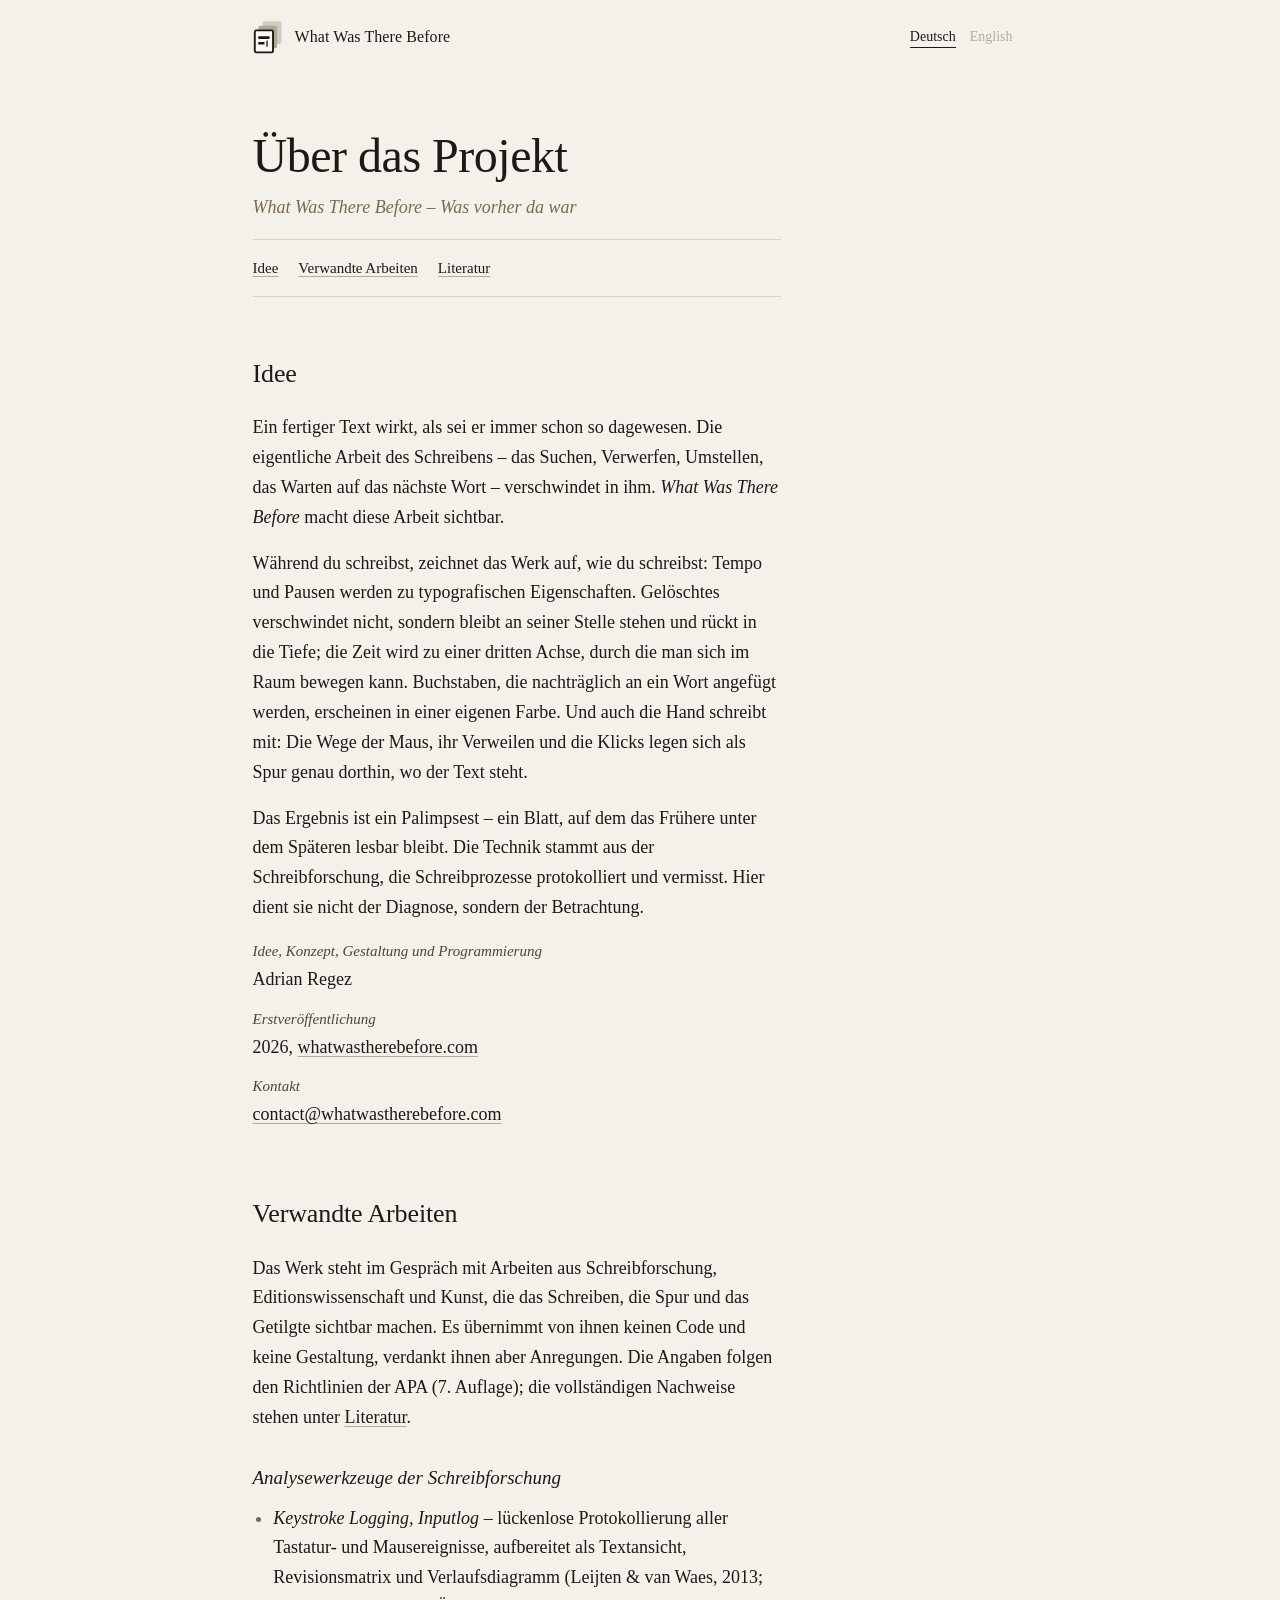
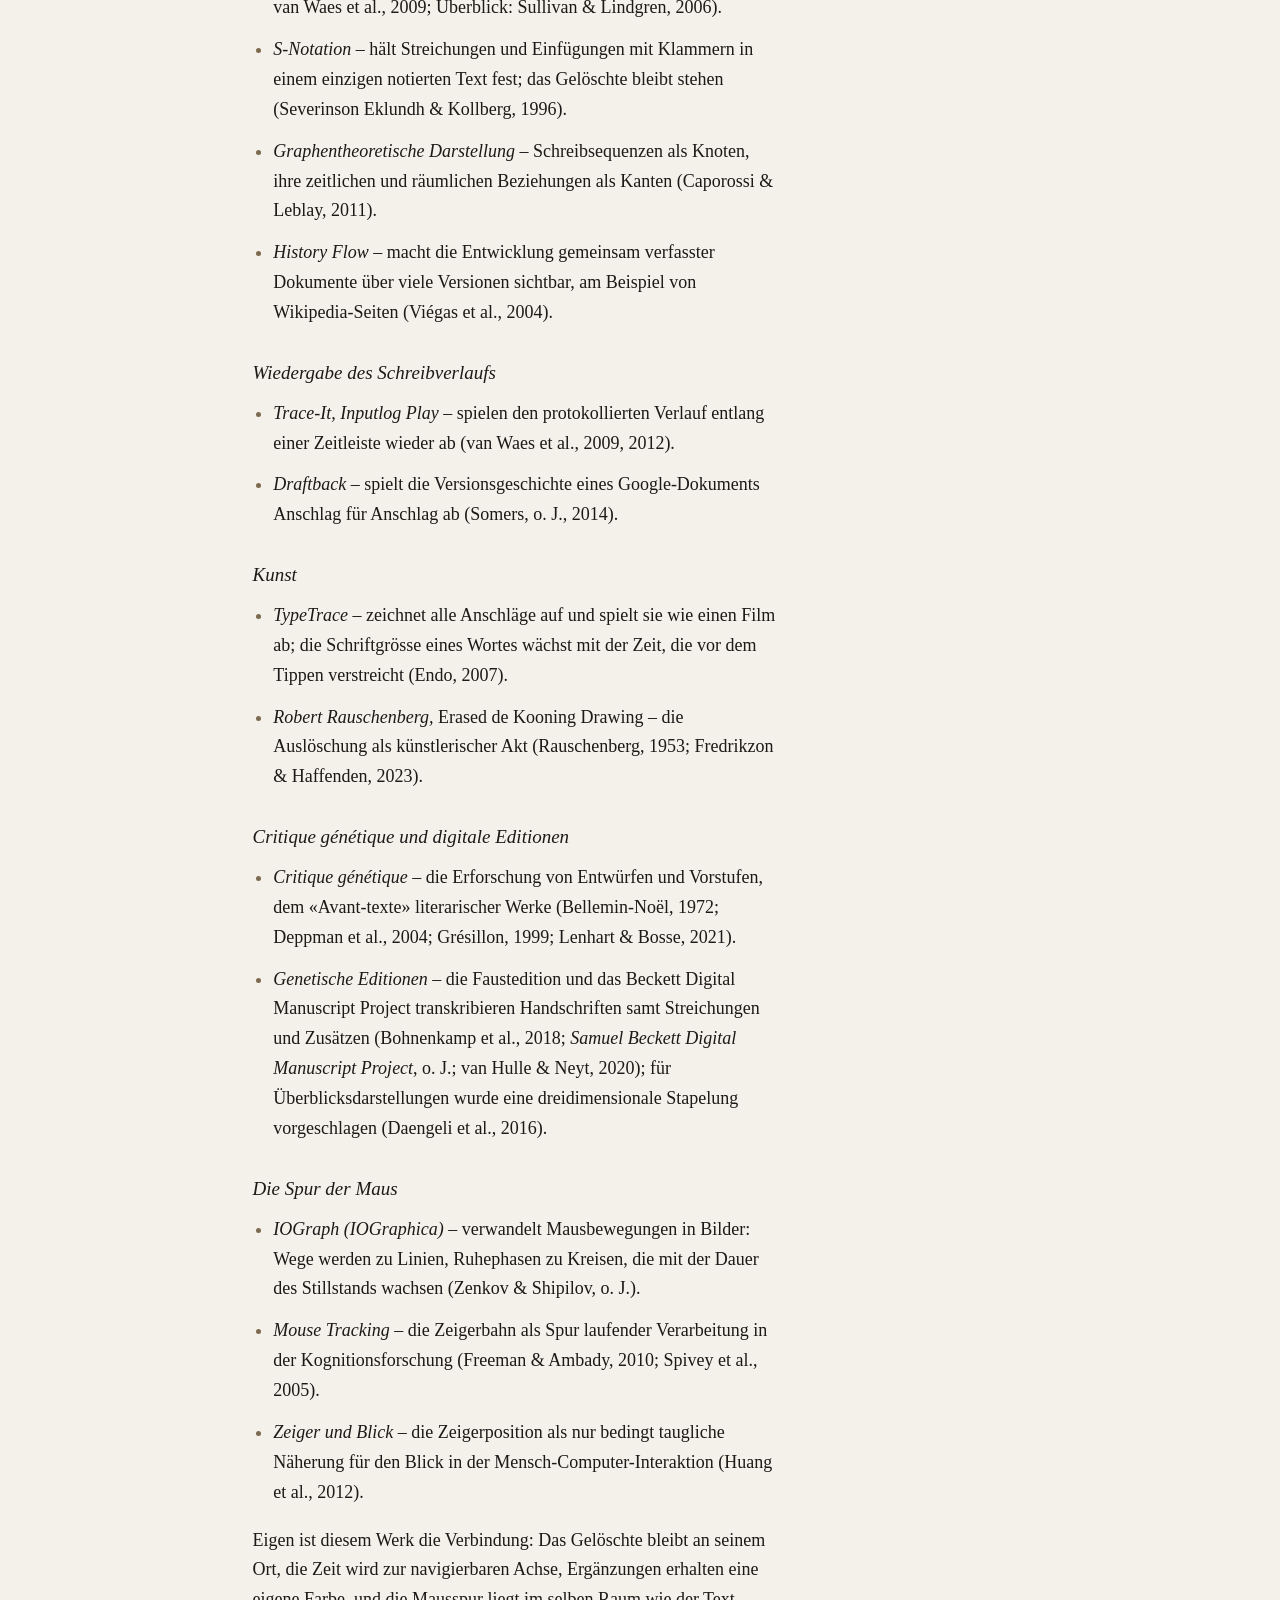
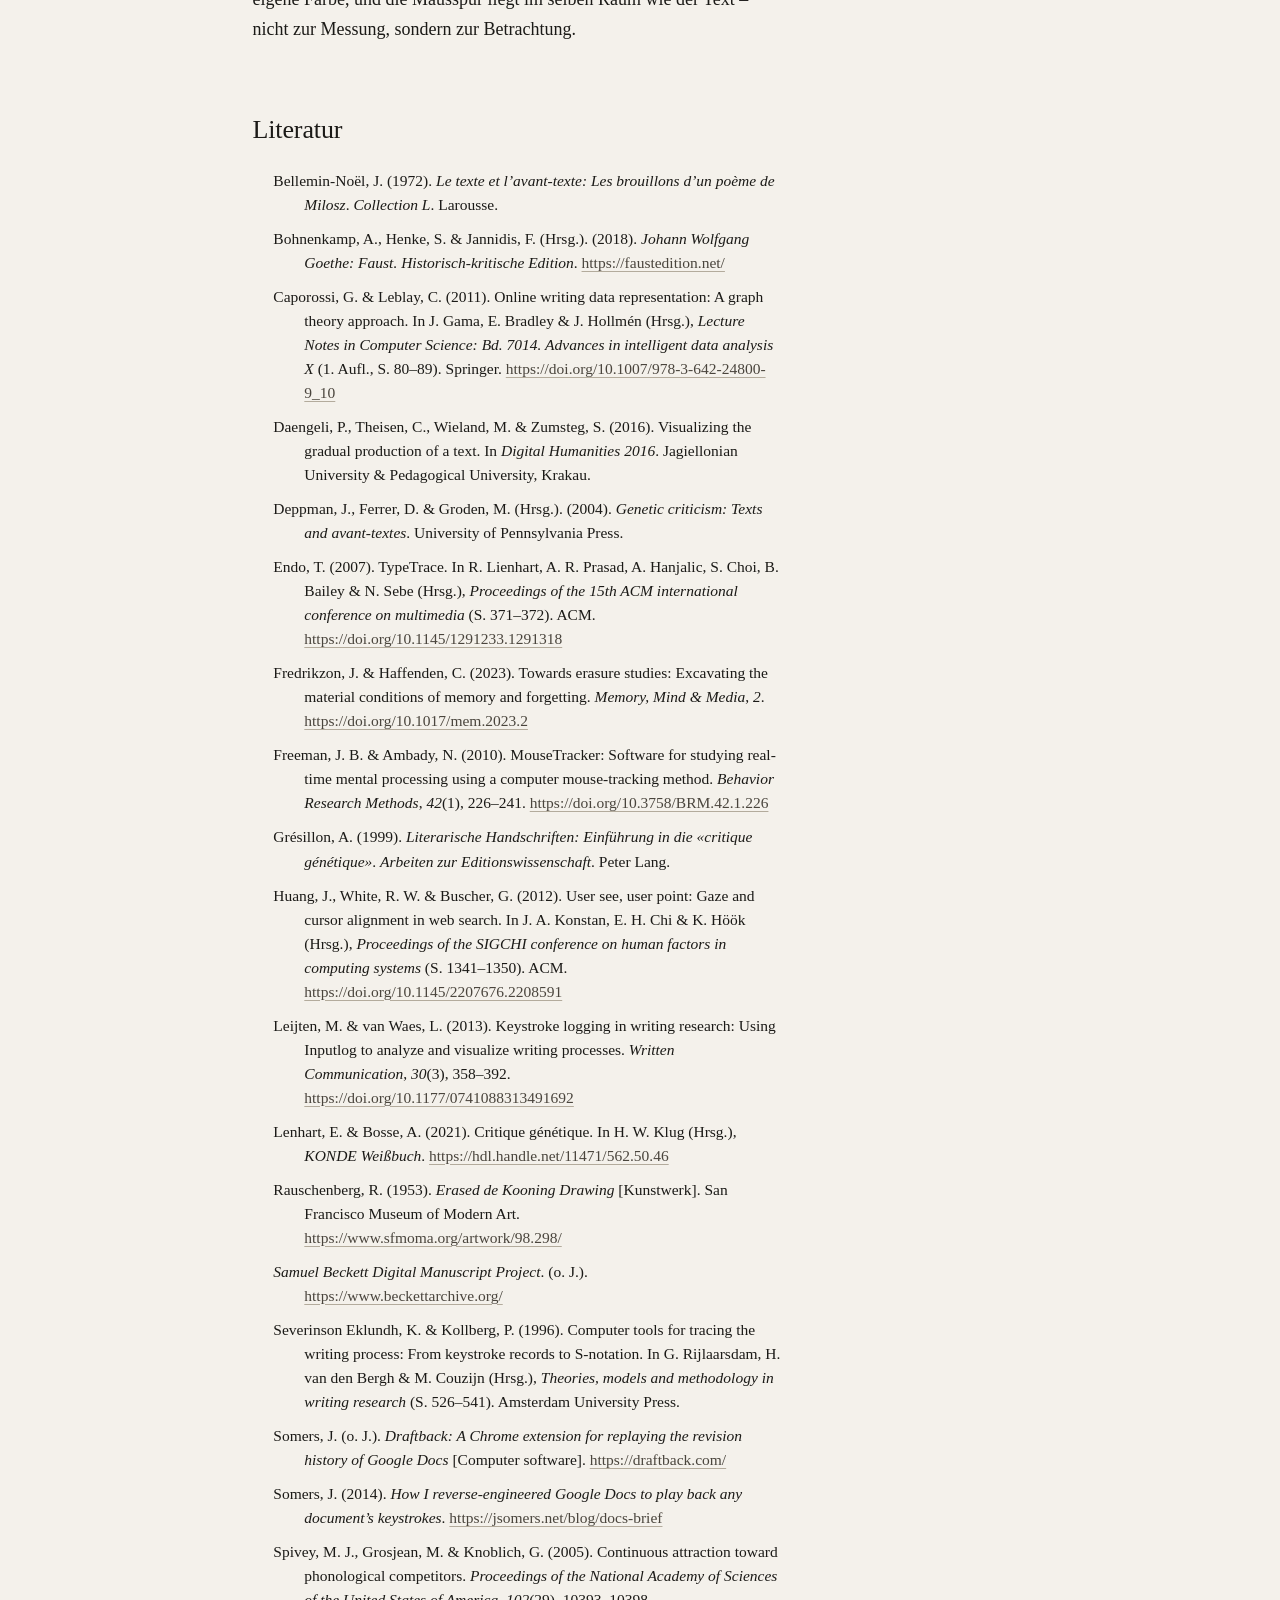
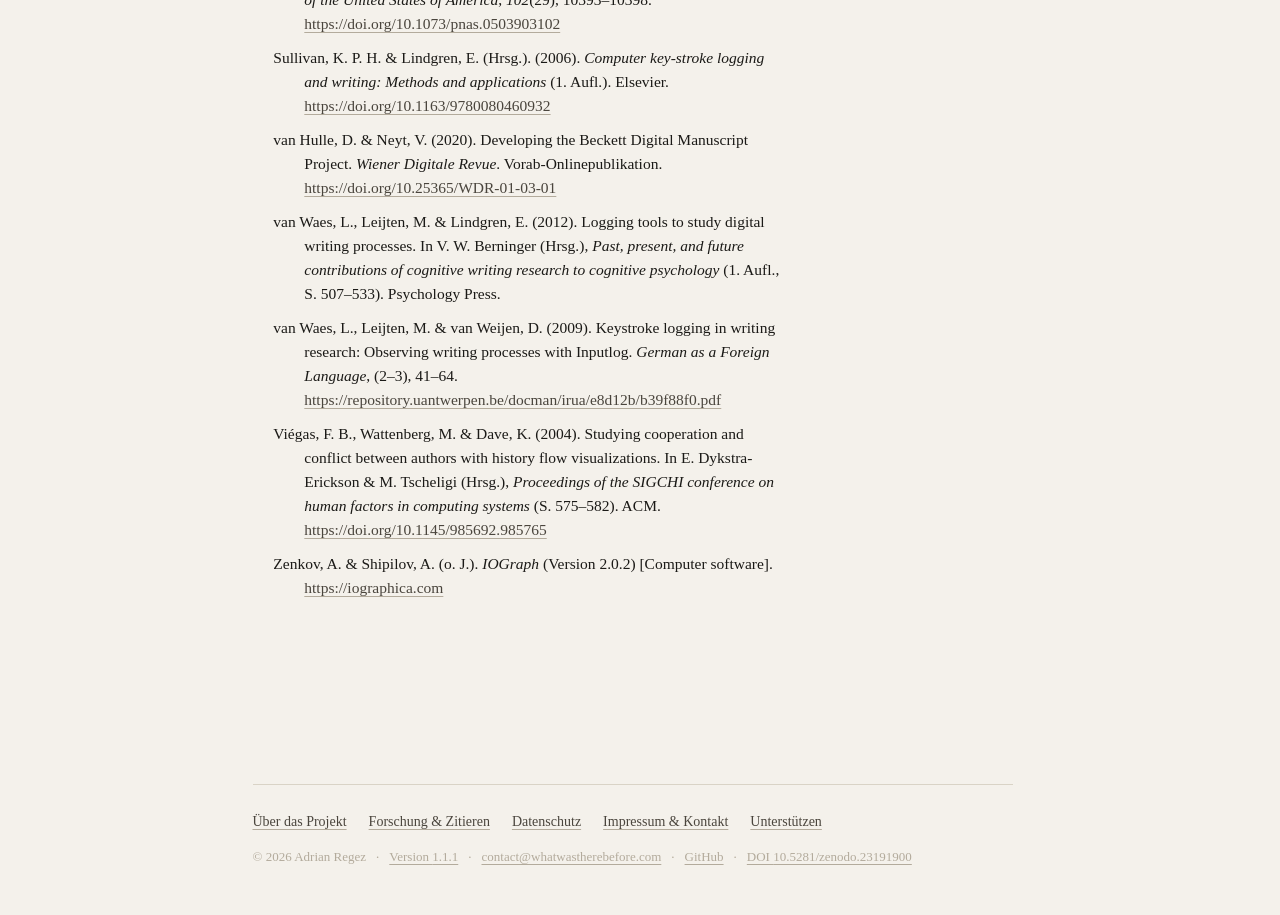
==== commit fd1ef00e: "Version 1.1.1: Lizenzangaben, Logo, Titel-Animation" ====
--- a/about.html
+++ b/about.html
@@ -1,4 +1,7 @@
 <!DOCTYPE html>
+<!-- SPDX-FileCopyrightText: 2026 Adrian Regez -->
+<!-- SPDX-License-Identifier: MIT AND CC-BY-4.0 -->
+<!-- Code: MIT. Seitentexte und eingebettetes Logo: CC BY 4.0. Siehe LICENSE.txt. -->
 <html lang="de">
 <head>
   <meta charset="UTF-8" />
--- a/style.css
+++ b/style.css
@@ -1,3 +1,6 @@
+/* SPDX-FileCopyrightText: 2026 Adrian Regez */
+/* SPDX-License-Identifier: MIT */
+
 /* ============================================================
    What Was There Before
    Gestaltung: Tinte auf Papier. Die Seite ist ruhig; nur der
@@ -17,7 +20,12 @@
 
 * { box-sizing: border-box; }
 
-html { -webkit-text-size-adjust: 100%; }
+html {
+  -webkit-text-size-adjust: 100%;
+  /* Platz für den Rollbalken immer freihalten: sonst springt das Layout seitlich,
+     wenn eine Seite (oder eine Sprachfassung) mal kürzer, mal länger als das Fenster ist */
+  scrollbar-gutter: stable;
+}
 
 body {
   margin: 0;
@@ -82,13 +90,15 @@
   transform: translate(20px, -15px) scale(0.985);
   opacity: 0.15;
   filter: blur(1.1px);
-  animation: ghostDeep 1000ms cubic-bezier(.2,.7,.2,1) both;
+  animation: ghostDeep 1000ms cubic-bezier(.2,.7,.2,1) both,
+             driftDeep 23s cubic-bezier(.45,0,.55,1) 1000ms infinite alternate;
 }
 .title::after {           /* nähere Schicht */
   transform: translate(10px, -8px) scale(0.992);
   opacity: 0.26;
   filter: blur(0.5px);
-  animation: ghostNear 1000ms cubic-bezier(.2,.7,.2,1) both;
+  animation: ghostNear 1000ms cubic-bezier(.2,.7,.2,1) both,
+             driftNear 17s cubic-bezier(.45,0,.55,1) 1000ms infinite alternate;
 }
 @keyframes ghostDeep {
   from { transform: translate(0,0) scale(1); opacity: 0; }
@@ -97,6 +107,23 @@
 @keyframes ghostNear {
   from { transform: translate(0,0) scale(1); opacity: 0; }
   to   { transform: translate(10px,-8px) scale(0.992); opacity: 0.26; }
+}
+
+/* Danach treiben die Geister langsam entlang der Tiefe, wie die Schichten im Werk:
+   weiter nach hinten-oben heisst kleiner, unschärfer und blasser; dazu eine kleine
+   Mikro-Verschiebung je Schicht ("Erinnerung ist nie exakt"). Unterschiedliche
+   Dauern (23 s / 17 s), damit sich die Bewegung nicht mechanisch wiederholt. */
+@keyframes driftDeep {
+  0%   { transform: translate(20px,-15px) scale(0.985);   opacity: 0.15; filter: blur(1.1px); }
+  35%  { transform: translate(25.5px,-19px) scale(0.981); opacity: 0.12; filter: blur(1.4px); }
+  70%  { transform: translate(22px,-17.5px) scale(0.983); opacity: 0.14; filter: blur(1.25px); }
+  100% { transform: translate(16.5px,-12.5px) scale(0.988); opacity: 0.18; filter: blur(0.9px); }
+}
+@keyframes driftNear {
+  0%   { transform: translate(10px,-8px) scale(0.992);    opacity: 0.26; filter: blur(0.5px); }
+  40%  { transform: translate(13.5px,-10px) scale(0.989); opacity: 0.22; filter: blur(0.7px); }
+  75%  { transform: translate(11.5px,-9.5px) scale(0.991); opacity: 0.24; filter: blur(0.6px); }
+  100% { transform: translate(8px,-6.5px) scale(0.994);   opacity: 0.29; filter: blur(0.4px); }
 }
 
 .intro-copy p {
@@ -425,12 +452,12 @@
 .brand {
   display: inline-flex;
   align-items: center;
-  gap: 10px;
+  gap: 12px;
   text-decoration: none;
   color: var(--ink);
 }
-.brand-mark { display: block; width: 20px; height: 23px; flex: none; }
-.brand-name { font-size: 15px; letter-spacing: 0.005em; }
+.brand-mark { display: block; width: 30px; height: 34px; flex: none; }
+.brand-name { font-size: 16px; letter-spacing: 0.005em; }
 .brand:hover .brand-name { text-decoration: underline; text-decoration-color: var(--faint); }
 
 .site-nav {
